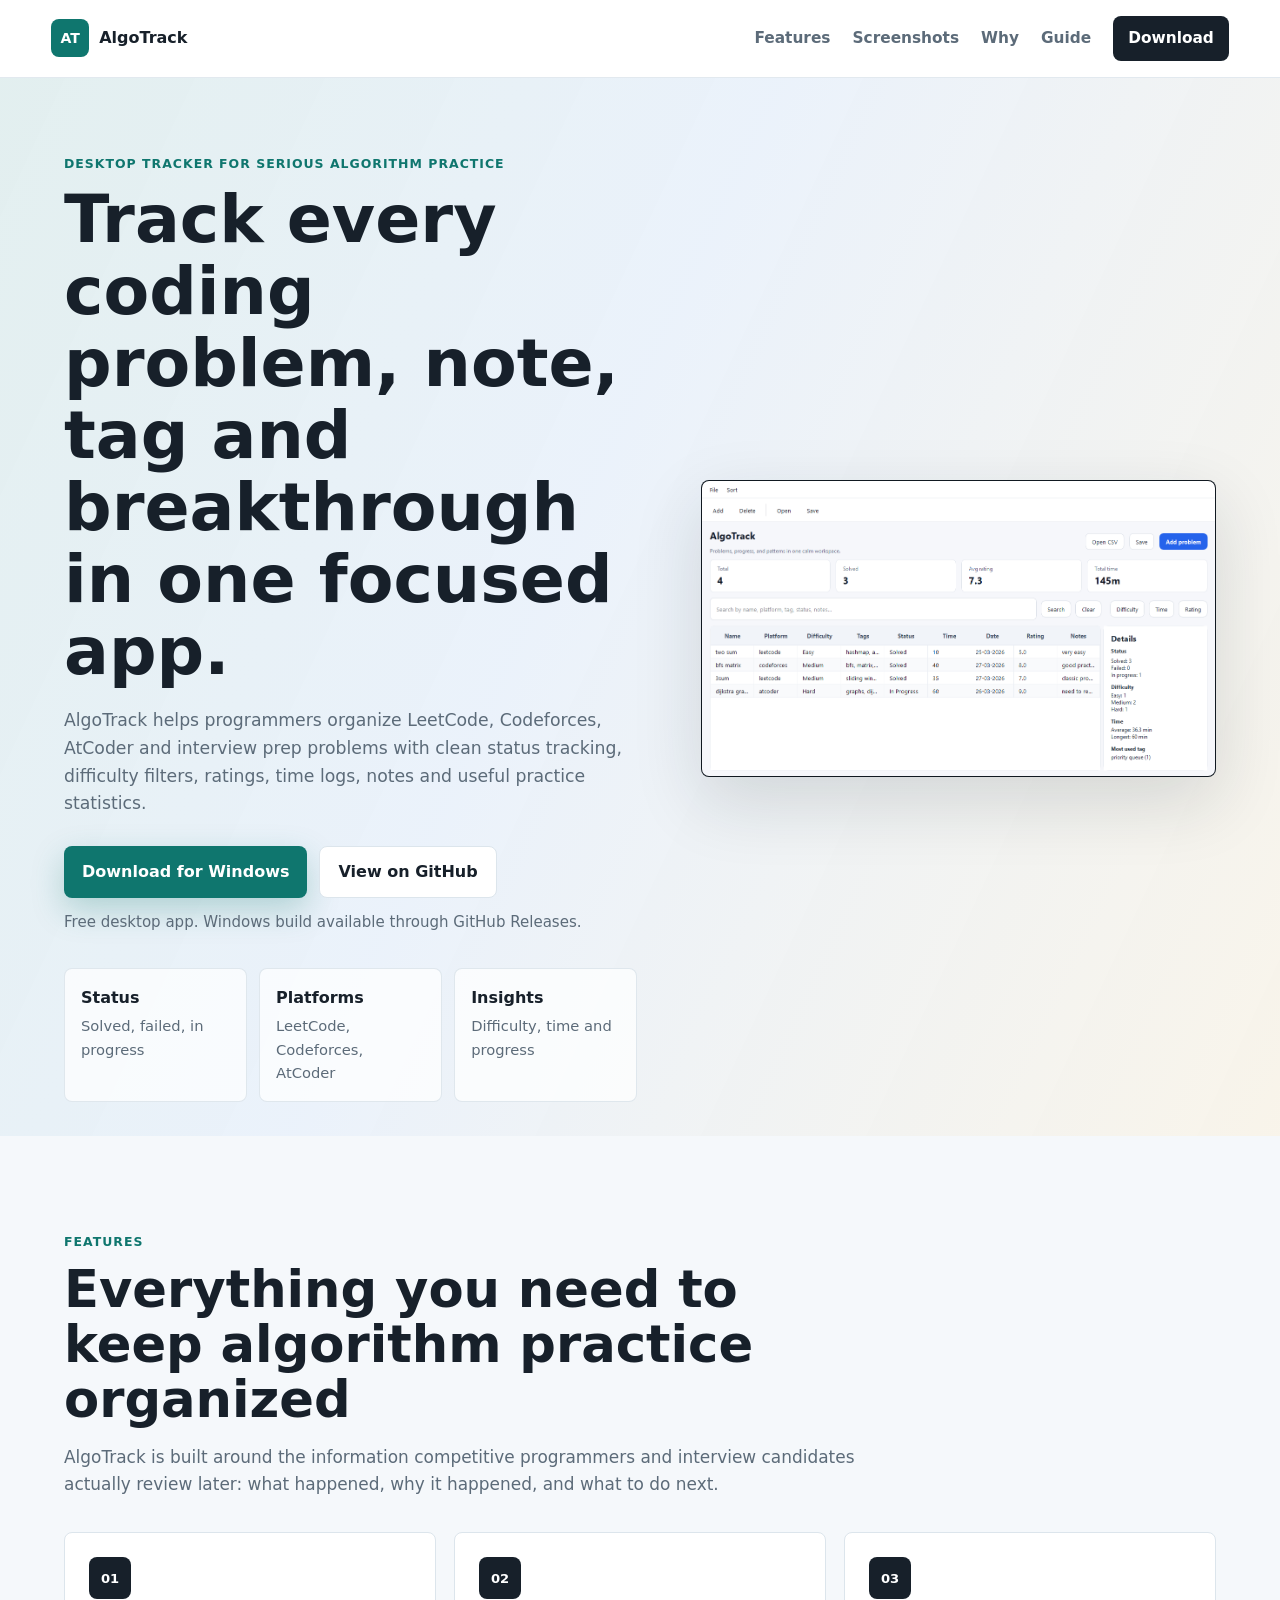
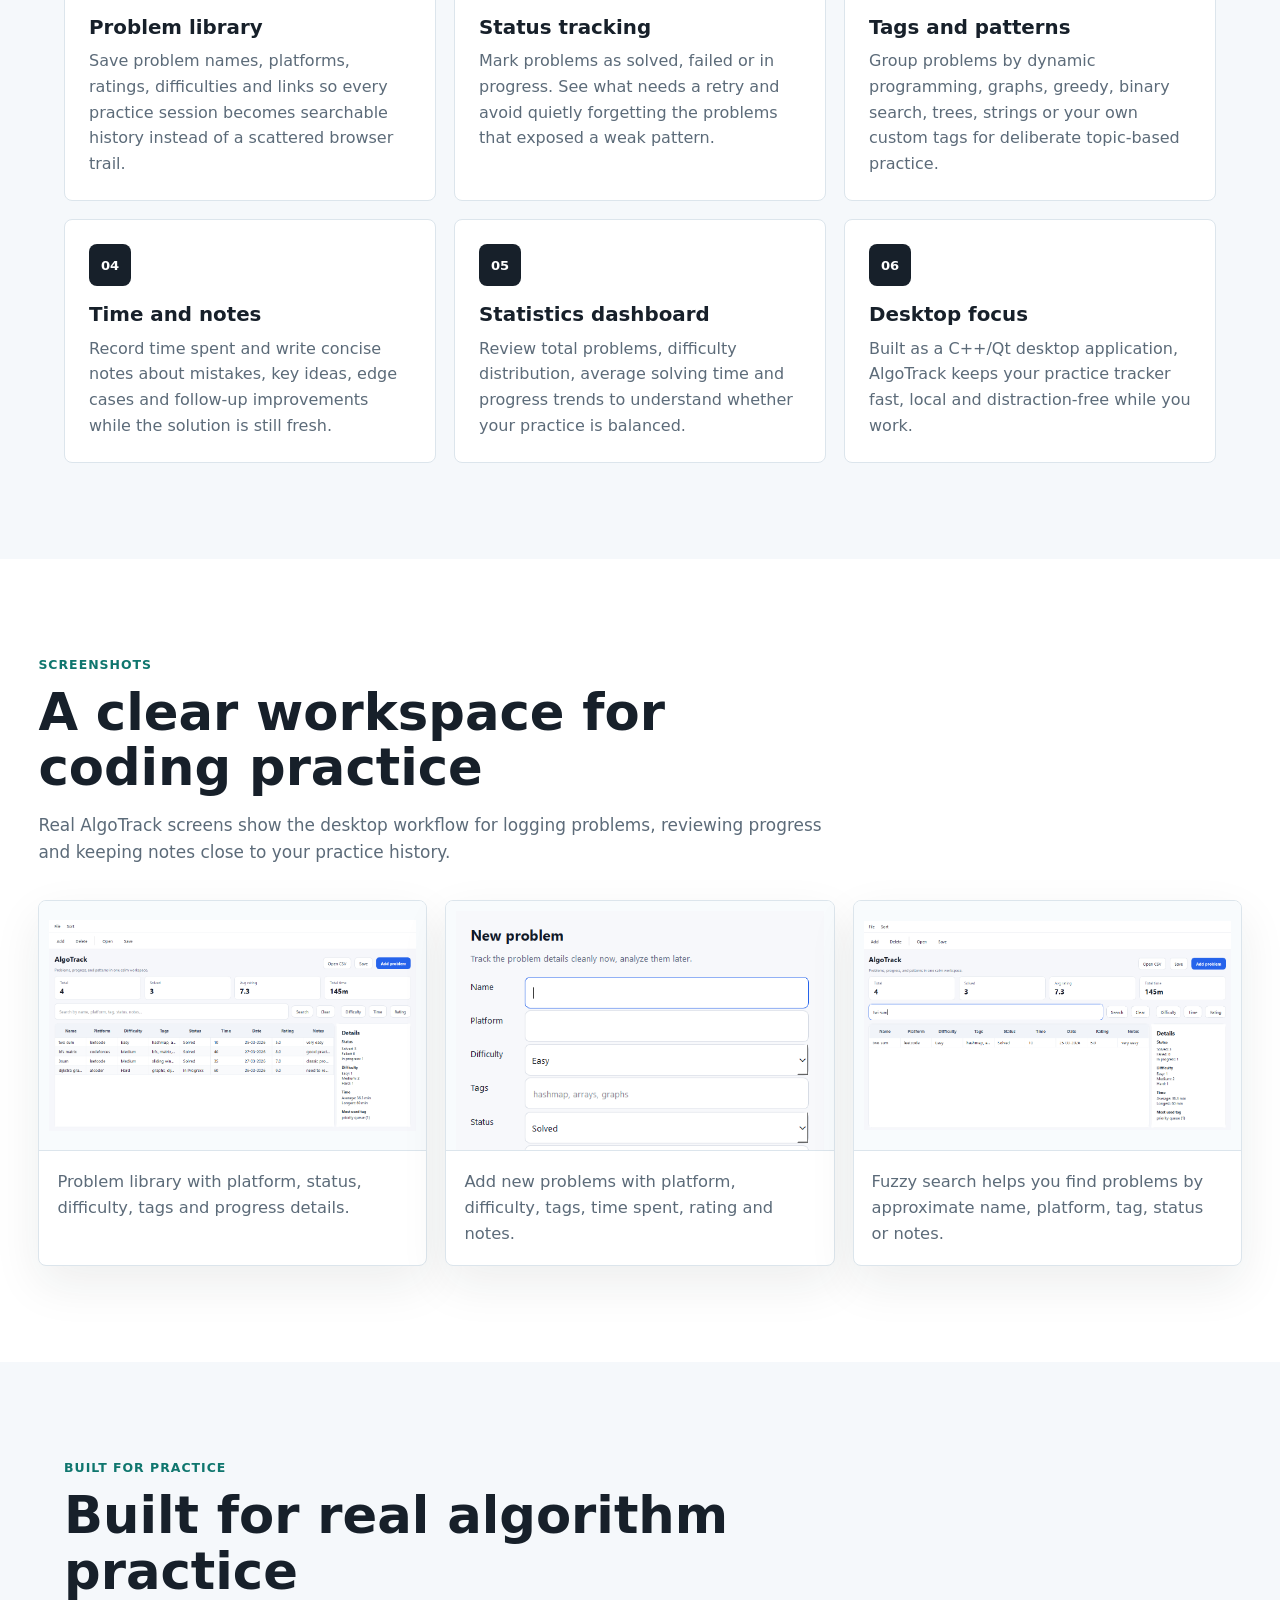
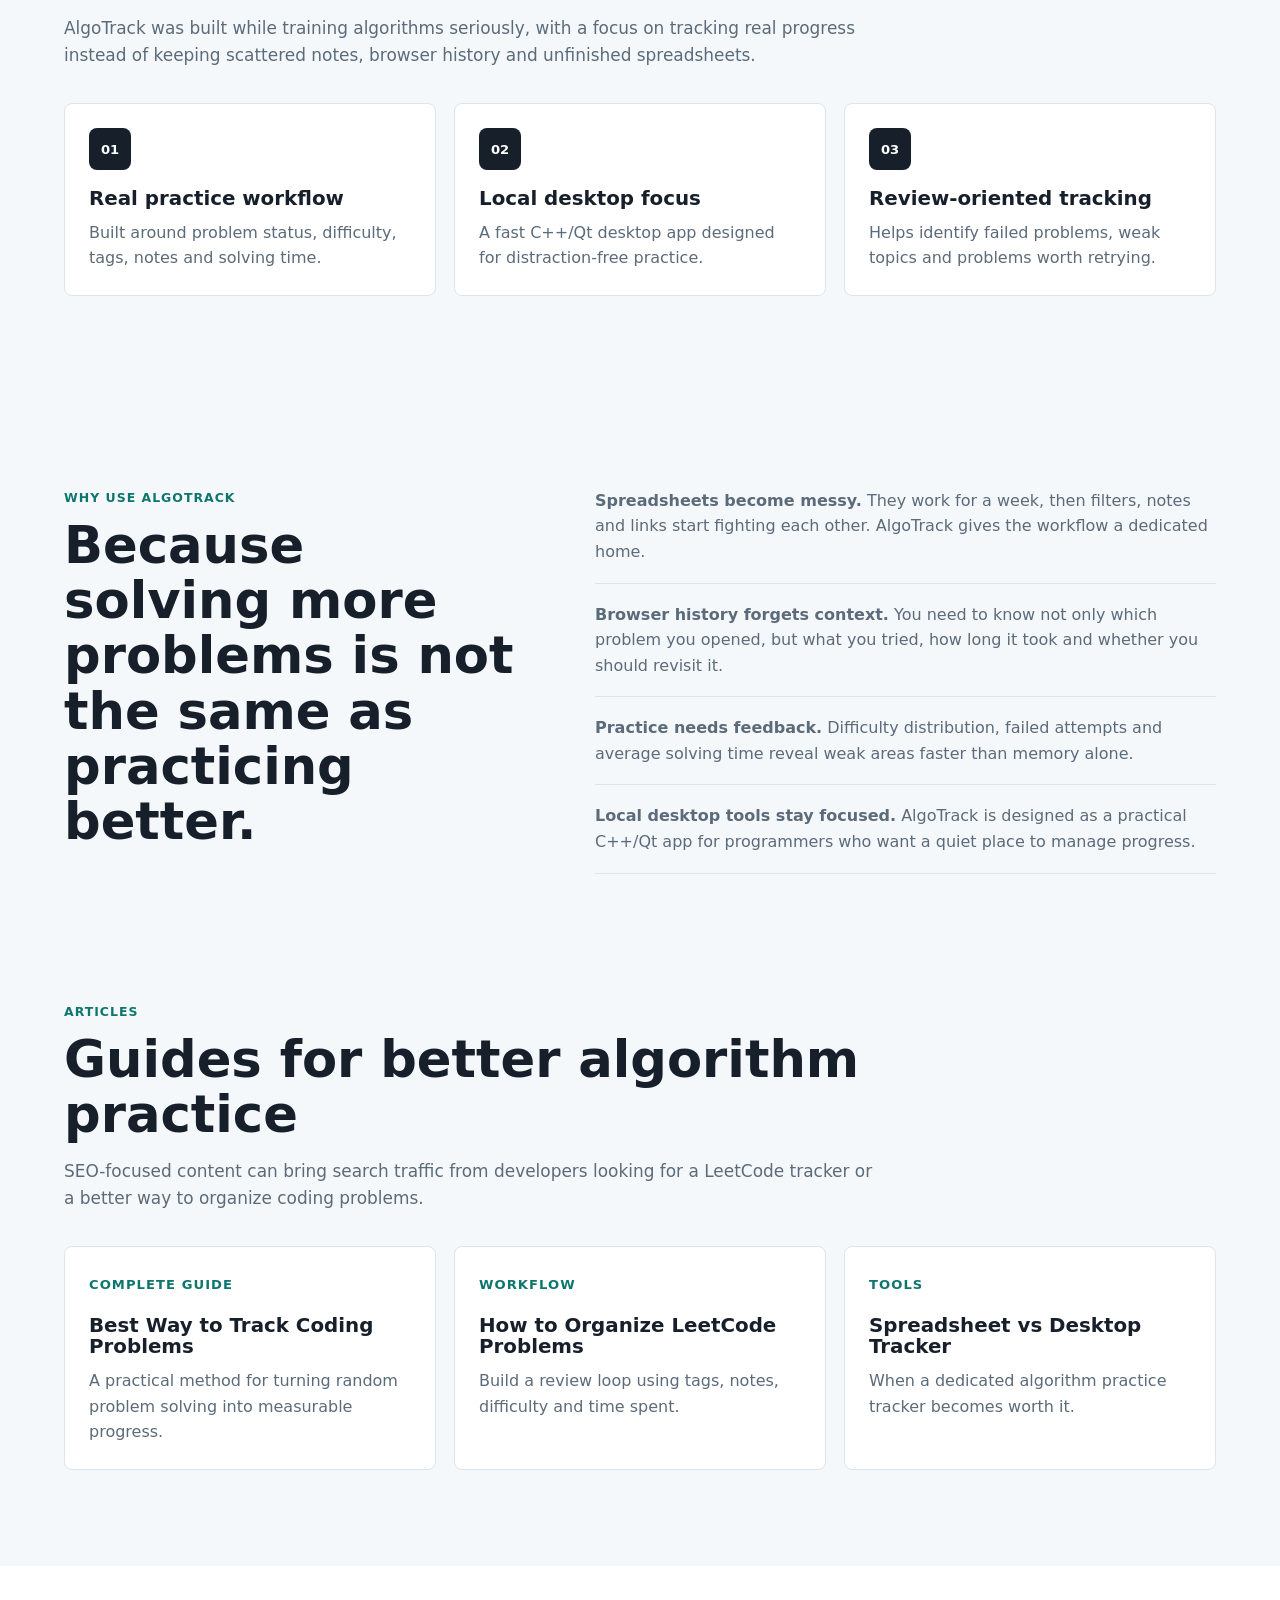
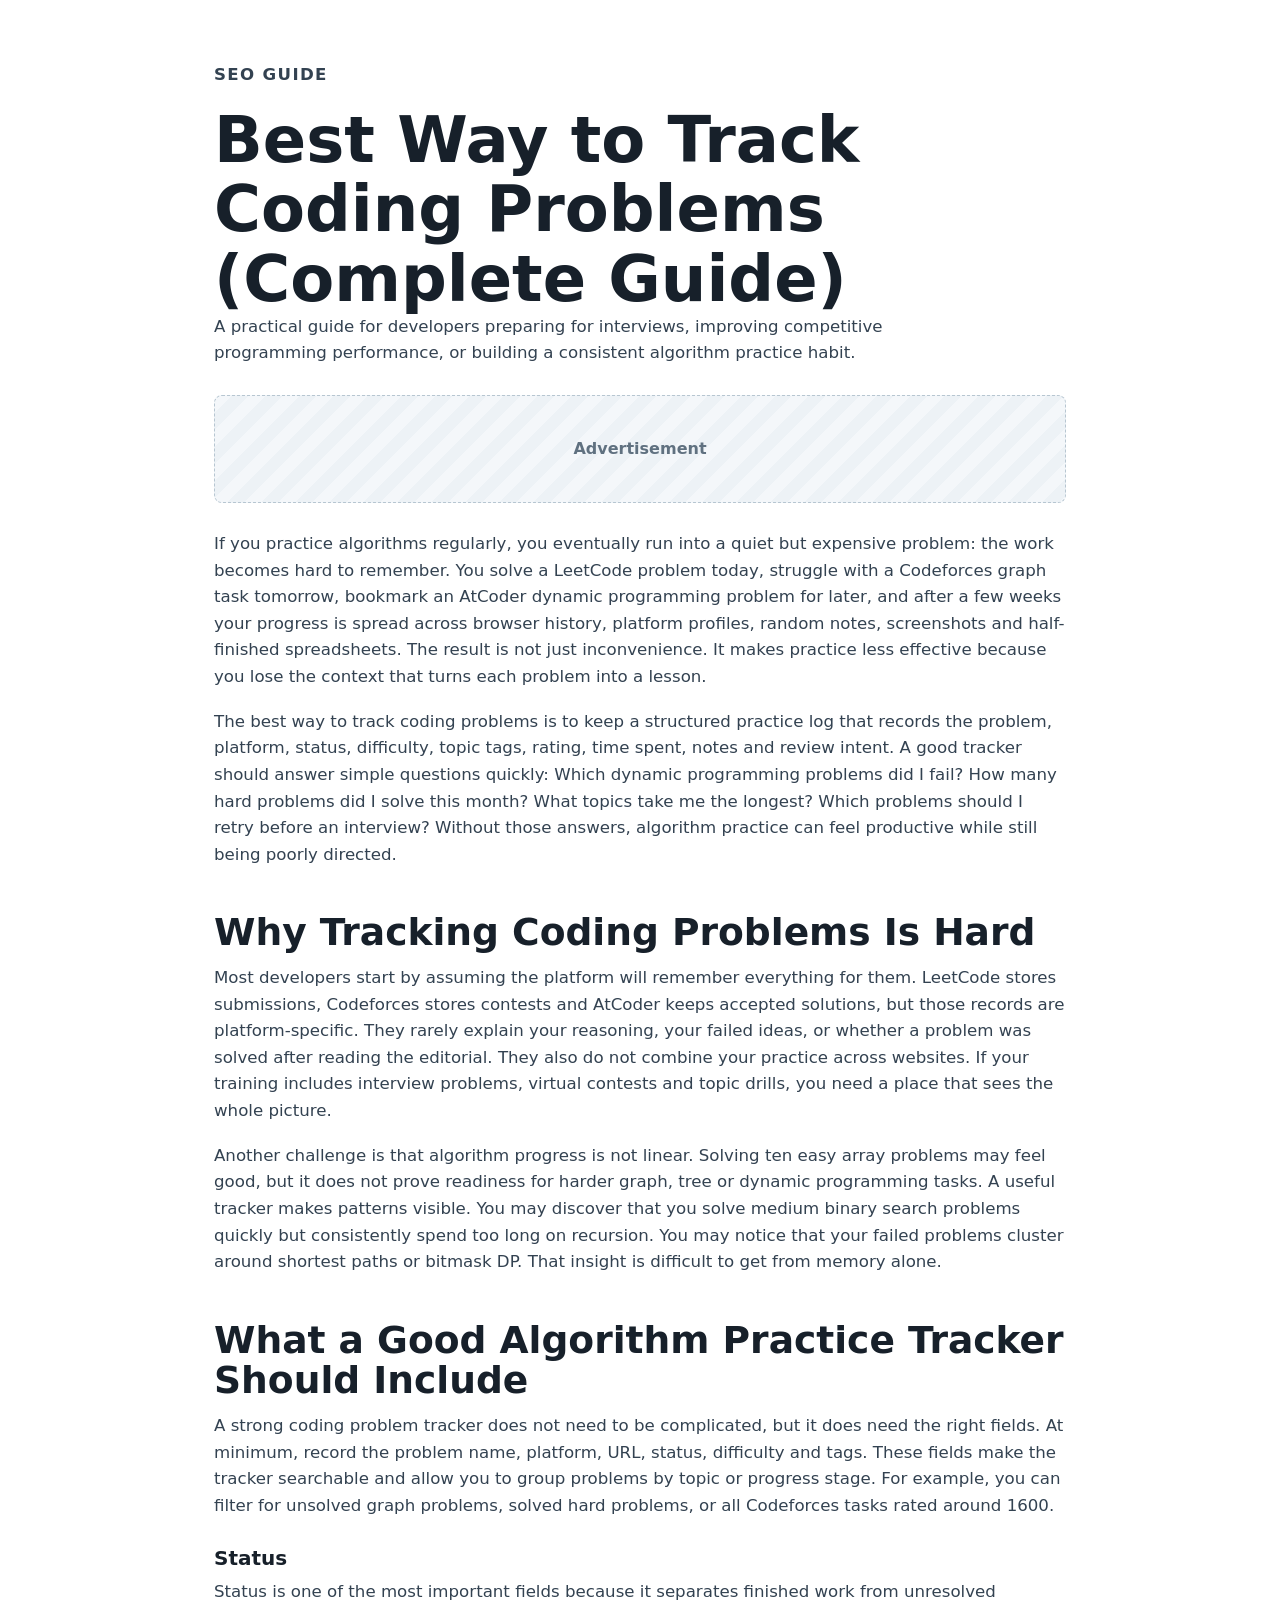
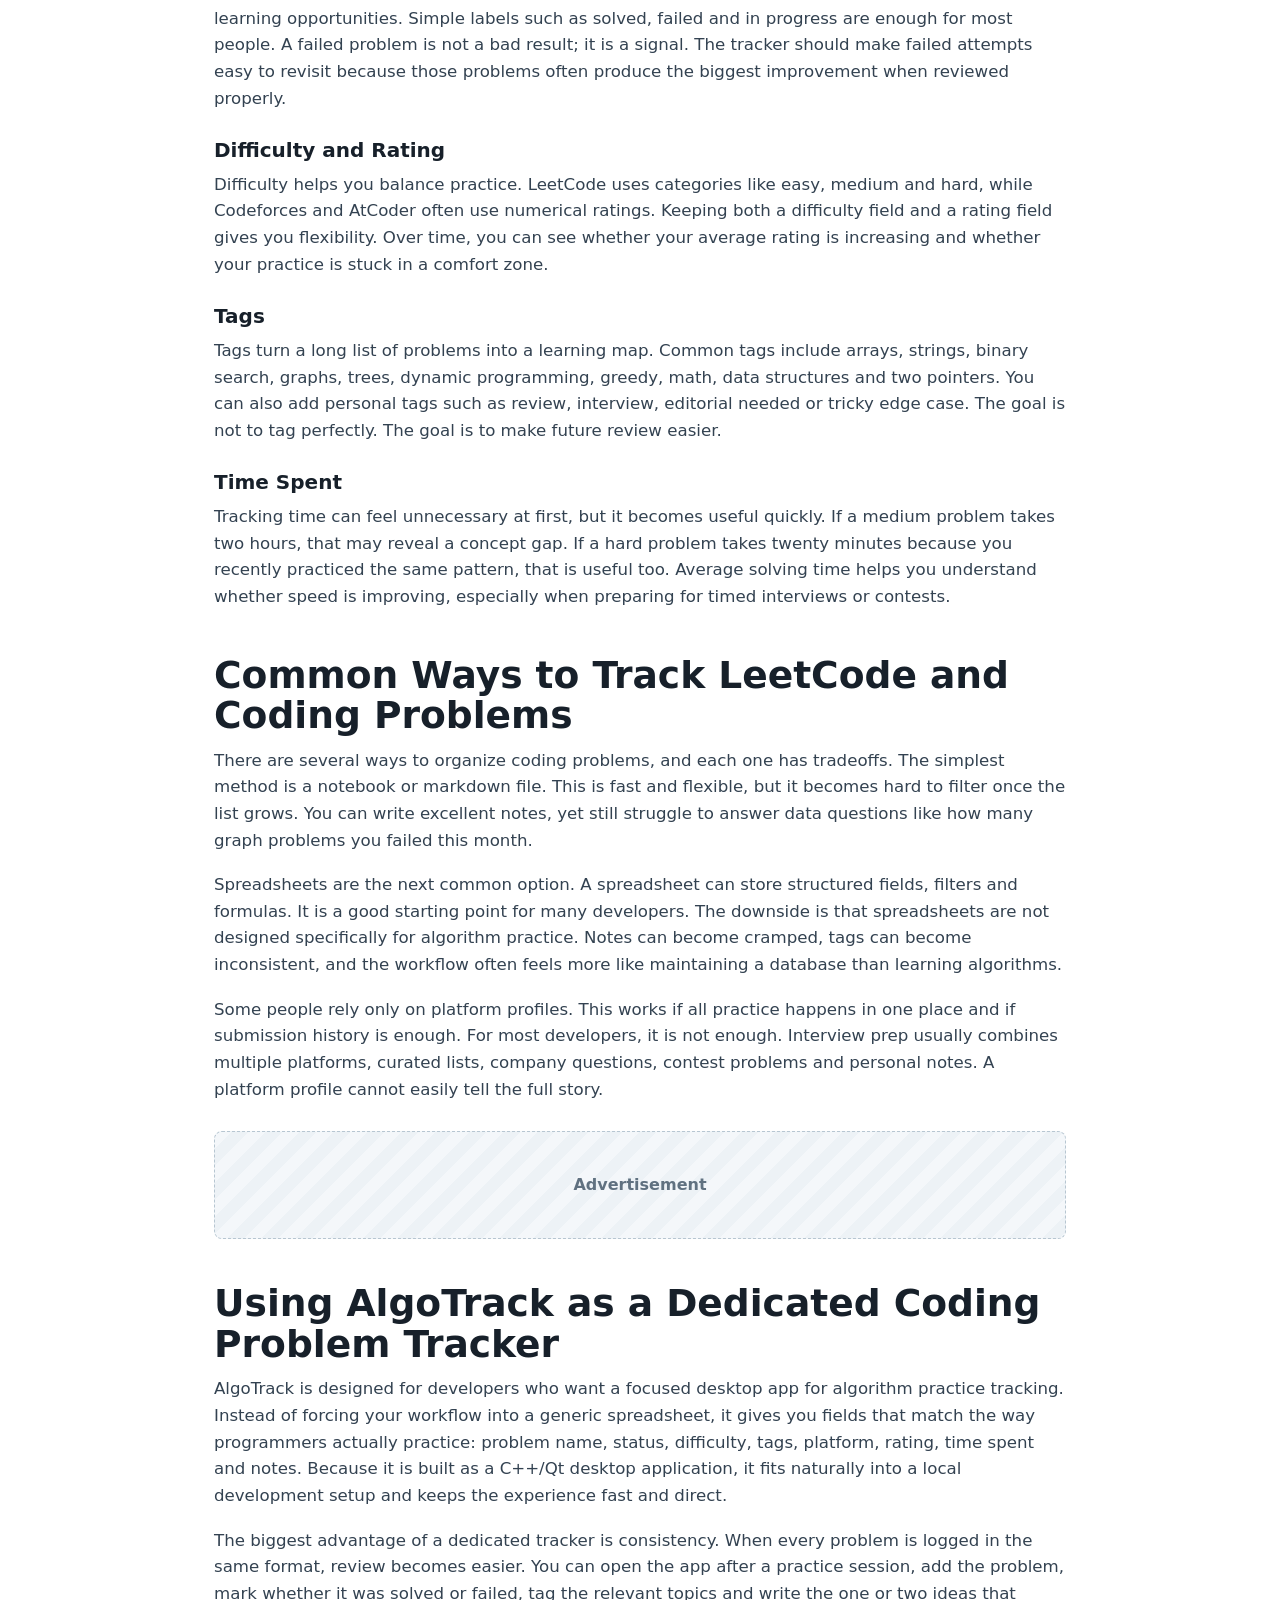
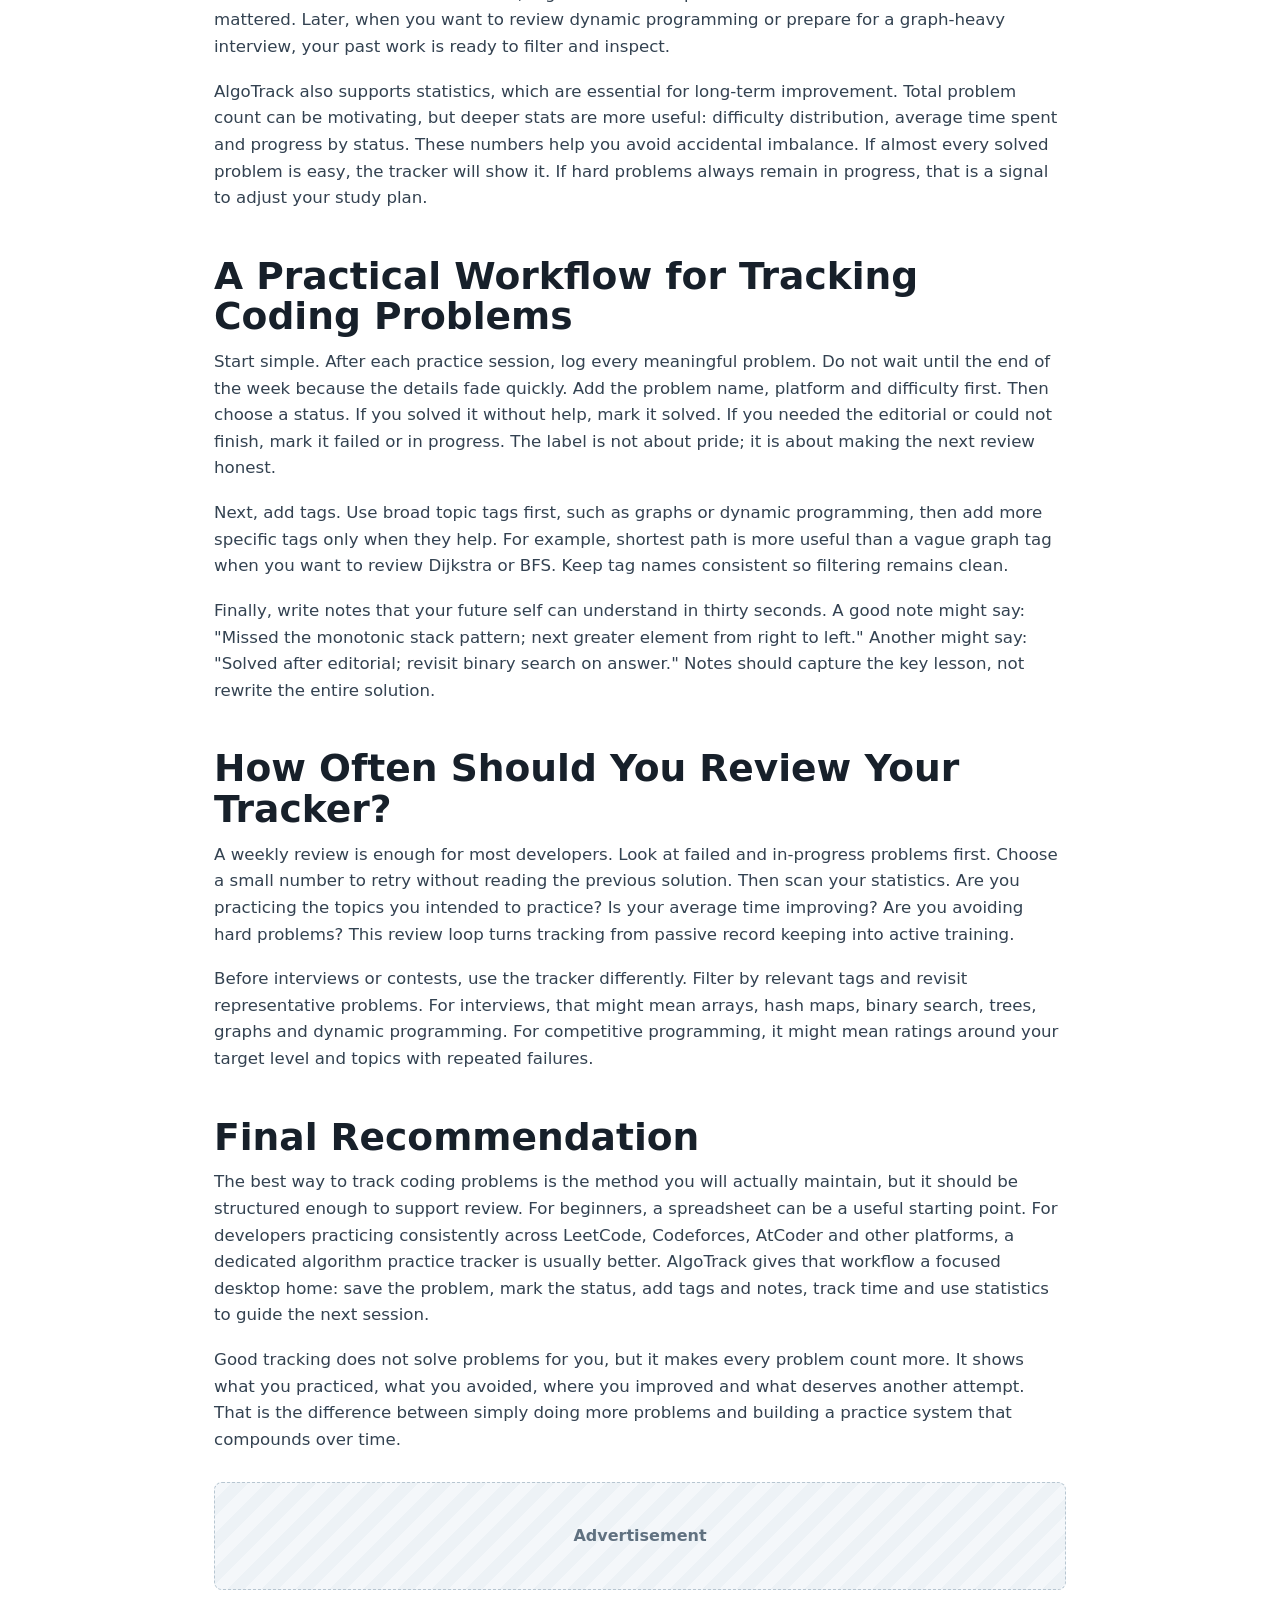
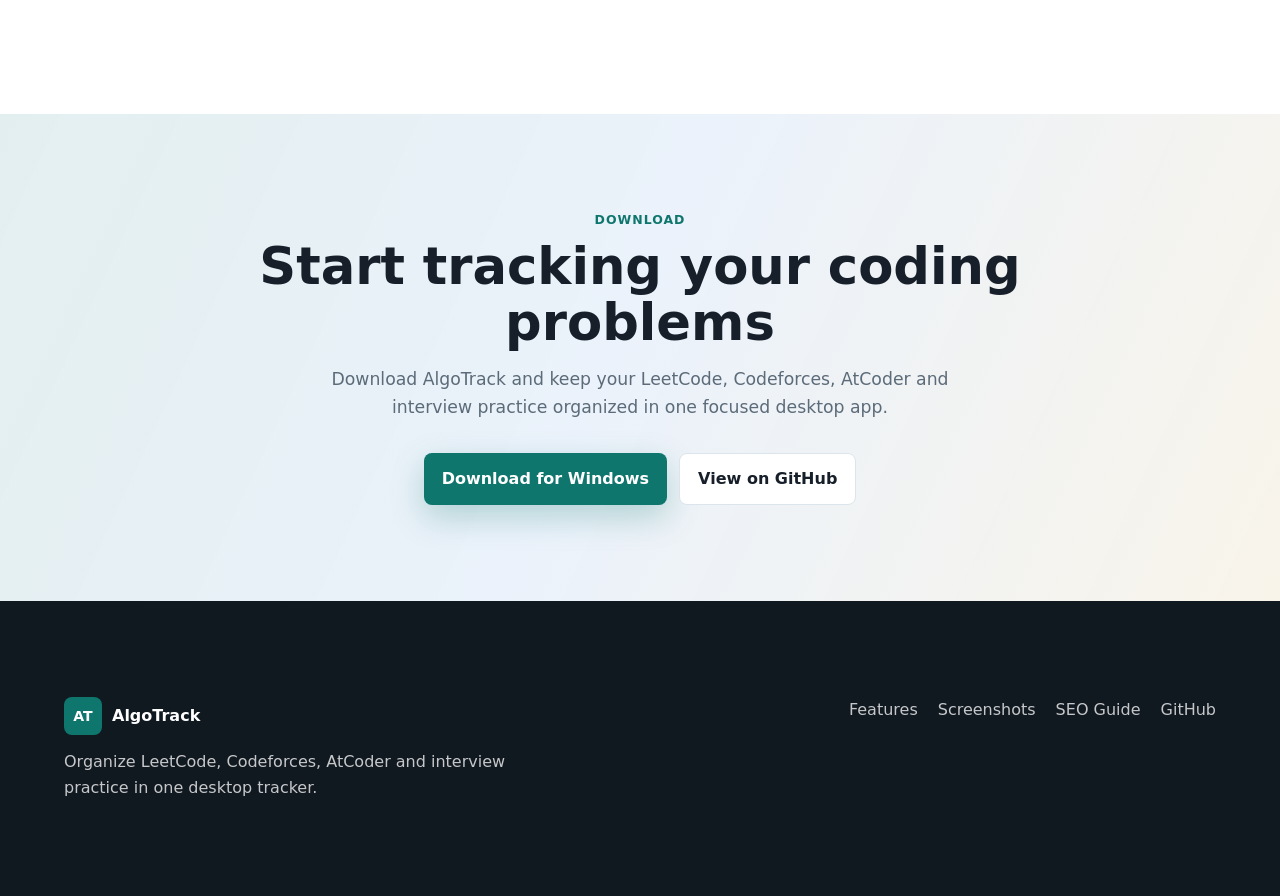
==== docs/index.html @ 56debdec "Add AlgoTrack website" ====
<!DOCTYPE html>
<html lang="en">
<head>
  <meta charset="UTF-8">
  <meta name="viewport" content="width=device-width, initial-scale=1.0">
  <title>AlgoTrack - LeetCode & Algorithm Practice Tracker for Developers</title>
  <meta name="description" content="AlgoTrack is a focused C++/Qt desktop app for tracking LeetCode, Codeforces, AtCoder and coding interview problems with status, tags, notes, time logs and statistics.">
  <meta name="keywords" content="leetcode tracker, algorithm practice tracker, coding problems tracker, track coding problems, organize coding problems, competitive programming tracker">
  <meta name="author" content="AlgoTrack">
  <meta name="robots" content="index, follow">
  <meta property="og:title" content="AlgoTrack - Algorithm Practice Tracker">
  <meta property="og:description" content="Track coding problems, notes, ratings, tags and progress in a focused C++/Qt desktop app.">
  <meta property="og:type" content="website">
  <meta property="og:url" content="https://algotrack.dev/">
  <meta property="og:image" content="https://algotrack.dev/assets/screenshots/preview.png">
  <meta name="twitter:title" content="AlgoTrack - LeetCode & Algorithm Practice Tracker">
  <meta name="twitter:description" content="Organize algorithm practice across LeetCode, Codeforces and AtCoder with a focused C++/Qt desktop tracker.">
  <meta name="twitter:card" content="summary_large_image">
  <meta name="twitter:image" content="https://algotrack.dev/assets/screenshots/preview.png">
  <link rel="canonical" href="https://algotrack.dev/">
  <link rel="icon" href="favicon.svg" type="image/svg+xml">
  <link rel="stylesheet" href="styles.css">
  <script defer src="script.js"></script>
  <script type="application/ld+json">
    {
      "@context": "https://schema.org",
      "@type": "SoftwareApplication",
      "name": "AlgoTrack",
      "applicationCategory": "DeveloperApplication",
      "operatingSystem": "Windows",
      "description": "A desktop app for tracking algorithm practice problems from LeetCode, Codeforces, AtCoder and other platforms.",
      "offers": {
        "@type": "Offer",
        "price": "0",
        "priceCurrency": "USD"
      }
    }
  </script>
</head>
<body>
  <header class="site-header" data-header>
    <a class="brand" href="#top" aria-label="AlgoTrack home">
      <span class="brand-mark">AT</span>
      <span>AlgoTrack</span>
    </a>
    <button class="nav-toggle" type="button" aria-label="Open navigation" aria-expanded="false" data-nav-toggle>
      <span></span>
      <span></span>
      <span></span>
    </button>
    <nav class="site-nav" data-nav>
      <a href="#features">Features</a>
      <a href="#screenshots">Screenshots</a>
      <a href="#why">Why</a>
      <a href="#guide">Guide</a>
      <a class="nav-download" href="#download">Download</a>
    </nav>
  </header>

  <main id="top">
    <section class="hero">
      <div class="hero-copy">
        <p class="eyebrow">Desktop tracker for serious algorithm practice</p>
        <h1>Track every coding problem, note, tag and breakthrough in one focused app.</h1>
        <p class="hero-lead">AlgoTrack helps programmers organize LeetCode, Codeforces, AtCoder and interview prep problems with clean status tracking, difficulty filters, ratings, time logs, notes and useful practice statistics.</p>
        <div class="hero-download" id="download">
          <div class="hero-actions">
            <a class="button primary" href="https://github.com/PopoviciGabriel/AlgoTrack/releases" target="_blank" rel="noopener">Download for Windows</a>
            <a class="button secondary" href="https://github.com/PopoviciGabriel/AlgoTrack" target="_blank" rel="noopener">View on GitHub</a>
          </div>
          <p class="download-note">Free desktop app. Windows build available through GitHub Releases.</p>
        </div>
        <dl class="hero-stats" aria-label="AlgoTrack highlights">
          <div>
            <dt>Status</dt>
            <dd>Solved, failed, in progress</dd>
          </div>
          <div>
            <dt>Platforms</dt>
            <dd>LeetCode, Codeforces, AtCoder</dd>
          </div>
          <div>
            <dt>Insights</dt>
            <dd>Difficulty, time and progress</dd>
          </div>
        </dl>
      </div>
      <div class="hero-visual" aria-label="AlgoTrack desktop app screenshot">
        <figure class="hero-screenshot">
          <img src="assets/screenshots/problem-lists.png" alt="AlgoTrack desktop dashboard showing coding problem statistics and progress insights.">
        </figure>
      </div>
    </section>

    <section class="section band" id="features">
      <div class="section-heading">
        <p class="eyebrow">Features</p>
        <h2>Everything you need to keep algorithm practice organized</h2>
        <p>AlgoTrack is built around the information competitive programmers and interview candidates actually review later: what happened, why it happened, and what to do next.</p>
      </div>
      <div class="feature-grid">
        <article class="feature-card">
          <span class="icon">01</span>
          <h3>Problem library</h3>
          <p>Save problem names, platforms, ratings, difficulties and links so every practice session becomes searchable history instead of a scattered browser trail.</p>
        </article>
        <article class="feature-card">
          <span class="icon">02</span>
          <h3>Status tracking</h3>
          <p>Mark problems as solved, failed or in progress. See what needs a retry and avoid quietly forgetting the problems that exposed a weak pattern.</p>
        </article>
        <article class="feature-card">
          <span class="icon">03</span>
          <h3>Tags and patterns</h3>
          <p>Group problems by dynamic programming, graphs, greedy, binary search, trees, strings or your own custom tags for deliberate topic-based practice.</p>
        </article>
        <article class="feature-card">
          <span class="icon">04</span>
          <h3>Time and notes</h3>
          <p>Record time spent and write concise notes about mistakes, key ideas, edge cases and follow-up improvements while the solution is still fresh.</p>
        </article>
        <article class="feature-card">
          <span class="icon">05</span>
          <h3>Statistics dashboard</h3>
          <p>Review total problems, difficulty distribution, average solving time and progress trends to understand whether your practice is balanced.</p>
        </article>
        <article class="feature-card">
          <span class="icon">06</span>
          <h3>Desktop focus</h3>
          <p>Built as a C++/Qt desktop application, AlgoTrack keeps your practice tracker fast, local and distraction-free while you work.</p>
        </article>
      </div>
    </section>

    <section class="section" id="screenshots">
      <div class="section-heading">
        <p class="eyebrow">Screenshots</p>
        <h2>A clear workspace for coding practice</h2>
        <p>Real AlgoTrack screens show the desktop workflow for logging problems, reviewing progress and keeping notes close to your practice history.</p>
      </div>
      <div class="screenshot-grid">
        <figure class="screenshot">
          <a class="screenshot-link" href="assets/screenshots/problem-lists.png" target="_blank" rel="noopener" aria-label="Open problem library screenshot in full size">
            <img src="assets/screenshots/problem-lists.png" alt="AlgoTrack problem library showing coding problems with platform, status, difficulty, tags and statistics.">
          </a>
          <figcaption>Problem library with platform, status, difficulty, tags and progress details.</figcaption>
        </figure>
        <figure class="screenshot">
          <a class="screenshot-link" href="assets/screenshots/add-problem.png" target="_blank" rel="noopener" aria-label="Open new problem form screenshot in full size">
            <img src="assets/screenshots/add-problem.png" alt="AlgoTrack new problem form for adding platform, difficulty, tags, time, rating and notes.">
          </a>
          <figcaption>Add new problems with platform, difficulty, tags, time spent, rating and notes.</figcaption>
        </figure>
        <figure class="screenshot">
          <a class="screenshot-link" href="assets/screenshots/fuzzy-search.png" target="_blank" rel="noopener" aria-label="Open fuzzy search screenshot in full size">
            <img src="assets/screenshots/fuzzy-search.png" alt="AlgoTrack fuzzy search filtering coding problems by approximate name, platform, tag, status and notes.">
          </a>
          <figcaption>Fuzzy search helps you find problems by approximate name, platform, tag, status or notes.</figcaption>
        </figure>
      </div>
    </section>

    <section class="section band proof-section" id="proof">
      <div class="section-heading">
        <p class="eyebrow">Built for practice</p>
        <h2>Built for real algorithm practice</h2>
        <p>AlgoTrack was built while training algorithms seriously, with a focus on tracking real progress instead of keeping scattered notes, browser history and unfinished spreadsheets.</p>
      </div>
      <div class="proof-grid">
        <article class="proof-card">
          <span class="icon">01</span>
          <h3>Real practice workflow</h3>
          <p>Built around problem status, difficulty, tags, notes and solving time.</p>
        </article>
        <article class="proof-card">
          <span class="icon">02</span>
          <h3>Local desktop focus</h3>
          <p>A fast C++/Qt desktop app designed for distraction-free practice.</p>
        </article>
        <article class="proof-card">
          <span class="icon">03</span>
          <h3>Review-oriented tracking</h3>
          <p>Helps identify failed problems, weak topics and problems worth retrying.</p>
        </article>
      </div>
    </section>

    <section class="section split band" id="why">
      <div>
        <p class="eyebrow">Why use AlgoTrack</p>
        <h2>Because solving more problems is not the same as practicing better.</h2>
      </div>
      <div class="reason-list">
        <p><strong>Spreadsheets become messy.</strong> They work for a week, then filters, notes and links start fighting each other. AlgoTrack gives the workflow a dedicated home.</p>
        <p><strong>Browser history forgets context.</strong> You need to know not only which problem you opened, but what you tried, how long it took and whether you should revisit it.</p>
        <p><strong>Practice needs feedback.</strong> Difficulty distribution, failed attempts and average solving time reveal weak areas faster than memory alone.</p>
        <p><strong>Local desktop tools stay focused.</strong> AlgoTrack is designed as a practical C++/Qt app for programmers who want a quiet place to manage progress.</p>
      </div>
    </section>

    <section class="section band" id="blog">
      <div class="section-heading">
        <p class="eyebrow">Articles</p>
        <h2>Guides for better algorithm practice</h2>
        <p>SEO-focused content can bring search traffic from developers looking for a LeetCode tracker or a better way to organize coding problems.</p>
      </div>
      <div class="article-cards">
        <a href="#guide" class="article-card">
          <span>Complete guide</span>
          <h3>Best Way to Track Coding Problems</h3>
          <p>A practical method for turning random problem solving into measurable progress.</p>
        </a>
        <a href="#guide" class="article-card">
          <span>Workflow</span>
          <h3>How to Organize LeetCode Problems</h3>
          <p>Build a review loop using tags, notes, difficulty and time spent.</p>
        </a>
        <a href="#guide" class="article-card">
          <span>Tools</span>
          <h3>Spreadsheet vs Desktop Tracker</h3>
          <p>When a dedicated algorithm practice tracker becomes worth it.</p>
        </a>
      </div>
    </section>

    <article class="guide" id="guide">
      <header class="guide-header">
        <p class="eyebrow">SEO Guide</p>
        <h1>Best Way to Track Coding Problems (Complete Guide)</h1>
        <p class="guide-meta">A practical guide for developers preparing for interviews, improving competitive programming performance, or building a consistent algorithm practice habit.</p>
      </header>

      <!-- AdSense here -->
      <div class="ad-slot" aria-label="Advertisement placeholder">Advertisement</div>

      <p>If you practice algorithms regularly, you eventually run into a quiet but expensive problem: the work becomes hard to remember. You solve a LeetCode problem today, struggle with a Codeforces graph task tomorrow, bookmark an AtCoder dynamic programming problem for later, and after a few weeks your progress is spread across browser history, platform profiles, random notes, screenshots and half-finished spreadsheets. The result is not just inconvenience. It makes practice less effective because you lose the context that turns each problem into a lesson.</p>

      <p>The best way to track coding problems is to keep a structured practice log that records the problem, platform, status, difficulty, topic tags, rating, time spent, notes and review intent. A good tracker should answer simple questions quickly: Which dynamic programming problems did I fail? How many hard problems did I solve this month? What topics take me the longest? Which problems should I retry before an interview? Without those answers, algorithm practice can feel productive while still being poorly directed.</p>

      <h2>Why Tracking Coding Problems Is Hard</h2>
      <p>Most developers start by assuming the platform will remember everything for them. LeetCode stores submissions, Codeforces stores contests and AtCoder keeps accepted solutions, but those records are platform-specific. They rarely explain your reasoning, your failed ideas, or whether a problem was solved after reading the editorial. They also do not combine your practice across websites. If your training includes interview problems, virtual contests and topic drills, you need a place that sees the whole picture.</p>

      <p>Another challenge is that algorithm progress is not linear. Solving ten easy array problems may feel good, but it does not prove readiness for harder graph, tree or dynamic programming tasks. A useful tracker makes patterns visible. You may discover that you solve medium binary search problems quickly but consistently spend too long on recursion. You may notice that your failed problems cluster around shortest paths or bitmask DP. That insight is difficult to get from memory alone.</p>

      <h2>What a Good Algorithm Practice Tracker Should Include</h2>
      <p>A strong coding problem tracker does not need to be complicated, but it does need the right fields. At minimum, record the problem name, platform, URL, status, difficulty and tags. These fields make the tracker searchable and allow you to group problems by topic or progress stage. For example, you can filter for unsolved graph problems, solved hard problems, or all Codeforces tasks rated around 1600.</p>

      <h3>Status</h3>
      <p>Status is one of the most important fields because it separates finished work from unresolved learning opportunities. Simple labels such as solved, failed and in progress are enough for most people. A failed problem is not a bad result; it is a signal. The tracker should make failed attempts easy to revisit because those problems often produce the biggest improvement when reviewed properly.</p>

      <h3>Difficulty and Rating</h3>
      <p>Difficulty helps you balance practice. LeetCode uses categories like easy, medium and hard, while Codeforces and AtCoder often use numerical ratings. Keeping both a difficulty field and a rating field gives you flexibility. Over time, you can see whether your average rating is increasing and whether your practice is stuck in a comfort zone.</p>

      <h3>Tags</h3>
      <p>Tags turn a long list of problems into a learning map. Common tags include arrays, strings, binary search, graphs, trees, dynamic programming, greedy, math, data structures and two pointers. You can also add personal tags such as review, interview, editorial needed or tricky edge case. The goal is not to tag perfectly. The goal is to make future review easier.</p>

      <h3>Time Spent</h3>
      <p>Tracking time can feel unnecessary at first, but it becomes useful quickly. If a medium problem takes two hours, that may reveal a concept gap. If a hard problem takes twenty minutes because you recently practiced the same pattern, that is useful too. Average solving time helps you understand whether speed is improving, especially when preparing for timed interviews or contests.</p>

      <h2>Common Ways to Track LeetCode and Coding Problems</h2>
      <p>There are several ways to organize coding problems, and each one has tradeoffs. The simplest method is a notebook or markdown file. This is fast and flexible, but it becomes hard to filter once the list grows. You can write excellent notes, yet still struggle to answer data questions like how many graph problems you failed this month.</p>

      <p>Spreadsheets are the next common option. A spreadsheet can store structured fields, filters and formulas. It is a good starting point for many developers. The downside is that spreadsheets are not designed specifically for algorithm practice. Notes can become cramped, tags can become inconsistent, and the workflow often feels more like maintaining a database than learning algorithms.</p>

      <p>Some people rely only on platform profiles. This works if all practice happens in one place and if submission history is enough. For most developers, it is not enough. Interview prep usually combines multiple platforms, curated lists, company questions, contest problems and personal notes. A platform profile cannot easily tell the full story.</p>

      <!-- AdSense here -->
      <div class="ad-slot" aria-label="Advertisement placeholder">Advertisement</div>

      <h2>Using AlgoTrack as a Dedicated Coding Problem Tracker</h2>
      <p>AlgoTrack is designed for developers who want a focused desktop app for algorithm practice tracking. Instead of forcing your workflow into a generic spreadsheet, it gives you fields that match the way programmers actually practice: problem name, status, difficulty, tags, platform, rating, time spent and notes. Because it is built as a C++/Qt desktop application, it fits naturally into a local development setup and keeps the experience fast and direct.</p>

      <p>The biggest advantage of a dedicated tracker is consistency. When every problem is logged in the same format, review becomes easier. You can open the app after a practice session, add the problem, mark whether it was solved or failed, tag the relevant topics and write the one or two ideas that mattered. Later, when you want to review dynamic programming or prepare for a graph-heavy interview, your past work is ready to filter and inspect.</p>

      <p>AlgoTrack also supports statistics, which are essential for long-term improvement. Total problem count can be motivating, but deeper stats are more useful: difficulty distribution, average time spent and progress by status. These numbers help you avoid accidental imbalance. If almost every solved problem is easy, the tracker will show it. If hard problems always remain in progress, that is a signal to adjust your study plan.</p>

      <h2>A Practical Workflow for Tracking Coding Problems</h2>
      <p>Start simple. After each practice session, log every meaningful problem. Do not wait until the end of the week because the details fade quickly. Add the problem name, platform and difficulty first. Then choose a status. If you solved it without help, mark it solved. If you needed the editorial or could not finish, mark it failed or in progress. The label is not about pride; it is about making the next review honest.</p>

      <p>Next, add tags. Use broad topic tags first, such as graphs or dynamic programming, then add more specific tags only when they help. For example, shortest path is more useful than a vague graph tag when you want to review Dijkstra or BFS. Keep tag names consistent so filtering remains clean.</p>

      <p>Finally, write notes that your future self can understand in thirty seconds. A good note might say: "Missed the monotonic stack pattern; next greater element from right to left." Another might say: "Solved after editorial; revisit binary search on answer." Notes should capture the key lesson, not rewrite the entire solution.</p>

      <h2>How Often Should You Review Your Tracker?</h2>
      <p>A weekly review is enough for most developers. Look at failed and in-progress problems first. Choose a small number to retry without reading the previous solution. Then scan your statistics. Are you practicing the topics you intended to practice? Is your average time improving? Are you avoiding hard problems? This review loop turns tracking from passive record keeping into active training.</p>

      <p>Before interviews or contests, use the tracker differently. Filter by relevant tags and revisit representative problems. For interviews, that might mean arrays, hash maps, binary search, trees, graphs and dynamic programming. For competitive programming, it might mean ratings around your target level and topics with repeated failures.</p>

      <h2>Final Recommendation</h2>
      <p>The best way to track coding problems is the method you will actually maintain, but it should be structured enough to support review. For beginners, a spreadsheet can be a useful starting point. For developers practicing consistently across LeetCode, Codeforces, AtCoder and other platforms, a dedicated algorithm practice tracker is usually better. AlgoTrack gives that workflow a focused desktop home: save the problem, mark the status, add tags and notes, track time and use statistics to guide the next session.</p>

      <p>Good tracking does not solve problems for you, but it makes every problem count more. It shows what you practiced, what you avoided, where you improved and what deserves another attempt. That is the difference between simply doing more problems and building a practice system that compounds over time.</p>

      <!-- AdSense here -->
      <div class="ad-slot" aria-label="Advertisement placeholder">Advertisement</div>
    </article>

    <section class="section final-cta" id="final-download">
      <div class="final-cta-inner">
        <p class="eyebrow">Download</p>
        <h2>Start tracking your coding problems</h2>
        <p>Download AlgoTrack and keep your LeetCode, Codeforces, AtCoder and interview practice organized in one focused desktop app.</p>
        <div class="hero-actions">
          <a class="button primary" href="https://github.com/PopoviciGabriel/AlgoTrack/releases" target="_blank" rel="noopener">Download for Windows</a>
          <a class="button secondary" href="https://github.com/PopoviciGabriel/AlgoTrack" target="_blank" rel="noopener">View on GitHub</a>
        </div>
      </div>
    </section>
  </main>

  <footer class="site-footer">
    <div>
      <a class="brand" href="#top" aria-label="AlgoTrack home">
        <span class="brand-mark">AT</span>
        <span>AlgoTrack</span>
      </a>
      <p>Organize LeetCode, Codeforces, AtCoder and interview practice in one desktop tracker.</p>
    </div>
    <nav aria-label="Footer navigation">
      <a href="#features">Features</a>
      <a href="#screenshots">Screenshots</a>
      <a href="#guide">SEO Guide</a>
      <a href="https://github.com/PopoviciGabriel/AlgoTrack" target="_blank" rel="noopener">GitHub</a>
    </nav>
  </footer>
</body>
</html>
---- docs/styles.css ----
:root {
  --ink: #17202a;
  --muted: #5c6b79;
  --line: #dce5ec;
  --surface: #ffffff;
  --soft: #f5f8fb;
  --soft-2: #eaf3f0;
  --accent: #0f766e;
  --accent-dark: #0b5c55;
  --gold: #e7a93c;
  --red: #d75a4a;
  --blue: #2f72d6;
  --shadow: 0 24px 70px rgba(23, 32, 42, 0.14);
}

* {
  box-sizing: border-box;
}

html {
  scroll-behavior: smooth;
}

body {
  margin: 0;
  color: var(--ink);
  background: var(--surface);
  font-family: Inter, ui-sans-serif, system-ui, -apple-system, BlinkMacSystemFont, "Segoe UI", sans-serif;
  line-height: 1.6;
}

a {
  color: inherit;
  text-decoration: none;
}

.site-header {
  position: sticky;
  top: 0;
  z-index: 20;
  display: flex;
  align-items: center;
  justify-content: space-between;
  gap: 24px;
  padding: 16px clamp(18px, 4vw, 64px);
  background: rgba(255, 255, 255, 0.88);
  border-bottom: 1px solid rgba(220, 229, 236, 0.82);
  backdrop-filter: blur(16px);
}

.brand {
  display: inline-flex;
  align-items: center;
  gap: 10px;
  font-weight: 800;
  letter-spacing: 0;
}

.brand-mark {
  display: grid;
  place-items: center;
  width: 38px;
  height: 38px;
  color: #fff;
  background: var(--accent);
  border-radius: 8px;
  font-size: 0.88rem;
}

.site-nav {
  display: flex;
  align-items: center;
  gap: 22px;
  color: var(--muted);
  font-size: 0.96rem;
  font-weight: 650;
}

.site-nav a:hover {
  color: var(--ink);
}

.nav-download {
  color: #fff !important;
  background: var(--ink);
  padding: 10px 15px;
  border-radius: 8px;
}

.nav-toggle {
  display: none;
  width: 42px;
  height: 42px;
  border: 1px solid var(--line);
  border-radius: 8px;
  background: #fff;
}

.nav-toggle span {
  display: block;
  width: 18px;
  height: 2px;
  margin: 4px auto;
  background: var(--ink);
}

.hero {
  display: grid;
  grid-template-columns: minmax(0, 0.98fr) minmax(360px, 0.88fr);
  gap: clamp(30px, 5vw, 68px);
  align-items: center;
  min-height: calc(92vh - 72px);
  padding: clamp(44px, 6vw, 78px) clamp(18px, 5vw, 80px) 34px;
  background:
    linear-gradient(115deg, rgba(15, 118, 110, 0.1), rgba(47, 114, 214, 0.08) 44%, rgba(231, 169, 60, 0.1)),
    #fbfdfe;
}

.eyebrow {
  margin: 0 0 10px;
  color: var(--accent);
  font-size: 0.78rem;
  font-weight: 800;
  text-transform: uppercase;
  letter-spacing: 0.08em;
}

h1,
h2,
h3,
p {
  overflow-wrap: anywhere;
}

h1,
h2,
h3 {
  line-height: 1.08;
  letter-spacing: 0;
}

.hero h1 {
  max-width: 700px;
  margin: 0;
  font-size: clamp(2.35rem, 5.2vw, 4.75rem);
}

.hero-lead {
  max-width: 660px;
  margin: 20px 0 0;
  color: var(--muted);
  font-size: clamp(1rem, 1.35vw, 1.14rem);
}

.hero-actions {
  display: flex;
  flex-wrap: wrap;
  gap: 12px;
  margin-top: 32px;
}

.hero-download {
  margin-top: 28px;
}

.hero-download .hero-actions {
  margin-top: 0;
}

.download-note {
  margin: 12px 0 0;
  color: var(--muted);
  font-size: 0.94rem;
}

.button {
  display: inline-flex;
  align-items: center;
  justify-content: center;
  min-height: 48px;
  padding: 12px 18px;
  border-radius: 8px;
  font-weight: 800;
}

.button.primary {
  color: #fff;
  background: var(--accent);
  box-shadow: 0 12px 32px rgba(15, 118, 110, 0.26);
}

.button.primary:hover {
  background: var(--accent-dark);
}

.button.secondary {
  color: var(--ink);
  background: #fff;
  border: 1px solid var(--line);
}

.hero-stats {
  display: grid;
  grid-template-columns: repeat(3, minmax(0, 1fr));
  gap: 12px;
  max-width: 700px;
  margin: 34px 0 0;
}

.hero-stats div {
  min-width: 0;
  padding: 16px;
  background: rgba(255, 255, 255, 0.72);
  border: 1px solid rgba(220, 229, 236, 0.9);
  border-radius: 8px;
}

.hero-stats dt {
  font-weight: 850;
}

.hero-stats dd {
  margin: 4px 0 0;
  color: var(--muted);
  font-size: 0.92rem;
}

.hero-visual {
  min-width: 0;
}

.hero-screenshot {
  max-width: 860px;
  margin: 0;
  overflow: hidden;
  background: #101820;
  border: 1px solid rgba(23, 32, 42, 0.18);
  border-radius: 8px;
  box-shadow: var(--shadow);
}

.hero-screenshot img {
  display: block;
  width: 100%;
  height: auto;
  object-fit: contain;
  object-position: top left;
}

.app-window {
  overflow: hidden;
  background: #101820;
  border: 1px solid rgba(255, 255, 255, 0.16);
  border-radius: 8px;
  box-shadow: var(--shadow);
}

.window-bar {
  display: flex;
  gap: 8px;
  padding: 14px;
  background: #192530;
}

.window-bar span {
  width: 11px;
  height: 11px;
  border-radius: 50%;
  background: #d75a4a;
}

.window-bar span:nth-child(2) {
  background: var(--gold);
}

.window-bar span:nth-child(3) {
  background: #4aaa6f;
}

.dashboard-grid {
  display: grid;
  grid-template-columns: 130px 1fr;
  min-height: 430px;
}

.preview-sidebar {
  padding: 24px 18px;
  color: rgba(255, 255, 255, 0.7);
  background: #111a22;
}

.preview-sidebar strong {
  display: block;
  margin-bottom: 28px;
  color: #fff;
}

.preview-sidebar p {
  margin: 16px 0;
  font-size: 0.88rem;
}

.preview-main {
  display: grid;
  gap: 14px;
  align-content: start;
  padding: 24px;
  background: #f8fbfd;
}

.preview-toolbar {
  display: flex;
  justify-content: space-between;
  align-items: center;
  margin-bottom: 8px;
  font-weight: 850;
}

.preview-toolbar button {
  border: 0;
  border-radius: 8px;
  padding: 9px 12px;
  color: #fff;
  background: var(--accent);
  font-weight: 800;
}

.problem-row {
  display: grid;
  grid-template-columns: 1fr auto auto;
  gap: 10px;
  align-items: center;
  padding: 14px;
  background: #fff;
  border: 1px solid var(--line);
  border-radius: 8px;
  font-size: 0.92rem;
}

.problem-row b,
.problem-row em {
  padding: 5px 8px;
  border-radius: 8px;
  font-style: normal;
  font-size: 0.78rem;
  white-space: nowrap;
}

.problem-row b {
  background: #eef4f8;
}

.solved em {
  color: #0d614c;
  background: #dff5ed;
}

.progress em {
  color: #805800;
  background: #fff0c7;
}

.failed em {
  color: #9c2d22;
  background: #ffe2df;
}

.chart-card {
  display: flex;
  align-items: end;
  gap: 14px;
  height: 138px;
  margin-top: 8px;
  padding: 18px;
  background: #fff;
  border: 1px solid var(--line);
  border-radius: 8px;
}

.chart-card span {
  flex: 1;
  min-width: 22px;
  background: linear-gradient(180deg, var(--blue), var(--accent));
  border-radius: 8px 8px 3px 3px;
}

.section,
.guide,
.site-footer {
  padding: clamp(56px, 8vw, 96px) clamp(18px, 5vw, 80px);
}

#why {
  padding-bottom: clamp(40px, 5vw, 64px);
}

#blog {
  padding-top: clamp(40px, 5vw, 64px);
}

#screenshots {
  padding-left: clamp(18px, 3vw, 48px);
  padding-right: clamp(18px, 3vw, 48px);
}

.band {
  background: var(--soft);
}

.section-heading {
  max-width: 820px;
  margin-bottom: 34px;
}

.section-heading h2,
.split h2 {
  margin: 0;
  font-size: clamp(2rem, 4vw, 3.3rem);
}

.section-heading p:not(.eyebrow) {
  margin: 16px 0 0;
  color: var(--muted);
  font-size: 1.06rem;
}

.feature-grid,
.screenshot-grid,
.article-cards,
.proof-grid {
  display: grid;
  grid-template-columns: repeat(3, minmax(0, 1fr));
  gap: 18px;
}

.screenshot-grid {
  grid-template-columns: repeat(3, minmax(0, 1fr));
  width: 100%;
  max-width: 1500px;
  margin: 0 auto;
  gap: 18px;
  align-items: stretch;
}

.feature-card,
.proof-card,
.article-card,
.screenshot,
.timeline article {
  background: #fff;
  border: 1px solid var(--line);
  border-radius: 8px;
}

.feature-card,
.proof-card {
  padding: 24px;
}

.icon {
  display: inline-grid;
  place-items: center;
  width: 42px;
  height: 42px;
  color: #fff;
  background: var(--ink);
  border-radius: 8px;
  font-size: 0.82rem;
  font-weight: 850;
}

.feature-card h3,
.proof-card h3,
.article-card h3,
.timeline h3 {
  margin: 18px 0 10px;
  font-size: 1.24rem;
}

.feature-card p,
.proof-card p,
.article-card p,
.timeline p,
.reason-list p {
  margin: 0;
  color: var(--muted);
}

.screenshot {
  display: flex;
  flex-direction: column;
  margin: 0;
  overflow: hidden;
  box-shadow: 0 18px 48px rgba(23, 32, 42, 0.08);
}

.screenshot-link {
  display: grid;
  place-items: center;
  height: 250px;
  padding: 10px;
  overflow: hidden;
  background: #f8fbfd;
  border-bottom: 1px solid var(--line);
}

.screenshot img {
  display: block;
  width: 100%;
  height: 100%;
  object-fit: contain;
  object-position: center center;
  background: #f8fbfd;
}

.screenshot figcaption {
  flex: 1;
  min-height: 94px;
  padding: 18px;
  color: var(--muted);
  font-size: 1.02rem;
}

.split {
  display: grid;
  grid-template-columns: minmax(0, 0.85fr) minmax(0, 1.15fr);
  gap: clamp(28px, 6vw, 72px);
}

.reason-list {
  display: grid;
  gap: 18px;
}

.reason-list p {
  padding-bottom: 18px;
  border-bottom: 1px solid var(--line);
}

.timeline {
  display: grid;
  gap: 16px;
  max-width: 900px;
}

.timeline article {
  padding: 24px;
}

.timeline time {
  color: var(--accent);
  font-weight: 850;
}

.article-card {
  display: block;
  padding: 24px;
}

.article-card span {
  color: var(--accent);
  font-size: 0.82rem;
  font-weight: 850;
  text-transform: uppercase;
  letter-spacing: 0.08em;
}

.final-cta {
  background: linear-gradient(115deg, rgba(15, 118, 110, 0.1), rgba(47, 114, 214, 0.08) 48%, rgba(231, 169, 60, 0.1)), #fbfdfe;
}

.final-cta-inner {
  max-width: 900px;
  margin: 0 auto;
  text-align: center;
}

.final-cta h2 {
  margin: 0;
  font-size: clamp(2rem, 4vw, 3.3rem);
}

.final-cta p:not(.eyebrow) {
  max-width: 680px;
  margin: 16px auto 0;
  color: var(--muted);
  font-size: 1.08rem;
}

.final-cta .hero-actions {
  justify-content: center;
}

.guide {
  max-width: 980px;
  margin: 0 auto;
}

.guide-header {
  margin-bottom: 24px;
}

.guide h1 {
  margin: 0;
  font-size: clamp(2.25rem, 5vw, 4.2rem);
}

.guide-meta {
  max-width: 780px;
  margin: 18px 0 0;
  color: var(--muted);
  font-size: 1.1rem;
}

.guide h2 {
  margin: 44px 0 12px;
  font-size: clamp(1.65rem, 3vw, 2.35rem);
}

.guide h3 {
  margin: 28px 0 10px;
  font-size: 1.25rem;
}

.guide p {
  margin: 0 0 18px;
  color: #334251;
  font-size: 1.04rem;
}

.ad-slot {
  display: grid;
  place-items: center;
  min-height: 108px;
  margin: 28px 0;
  color: #607180;
  background: repeating-linear-gradient(135deg, #f4f7fa, #f4f7fa 12px, #edf2f6 12px, #edf2f6 24px);
  border: 1px dashed #b7c6d1;
  border-radius: 8px;
  font-weight: 800;
}

.site-footer {
  display: flex;
  justify-content: space-between;
  gap: 30px;
  color: rgba(255, 255, 255, 0.76);
  background: #101820;
}

.site-footer .brand {
  color: #fff;
}

.site-footer p {
  max-width: 460px;
  margin: 14px 0 0;
}

.site-footer nav {
  display: flex;
  flex-wrap: wrap;
  align-content: start;
  justify-content: flex-end;
  gap: 14px 20px;
}

.site-footer a:hover {
  color: #fff;
}

@media (max-width: 980px) {
  .hero,
  .split {
    grid-template-columns: 1fr;
  }

  .hero {
    min-height: auto;
  }

  .hero-visual {
    max-width: 720px;
  }

  .feature-grid,
  .proof-grid,
  .article-cards {
    grid-template-columns: repeat(2, minmax(0, 1fr));
  }

  .screenshot-grid {
    grid-template-columns: 1fr;
    max-width: 680px;
  }
}

@media (max-width: 760px) {
  .site-header {
    align-items: flex-start;
  }

  .nav-toggle {
    display: block;
  }

  .site-nav {
    position: absolute;
    left: 18px;
    right: 18px;
    top: 70px;
    display: none;
    flex-direction: column;
    align-items: stretch;
    gap: 0;
    padding: 10px;
    background: #fff;
    border: 1px solid var(--line);
    border-radius: 8px;
    box-shadow: var(--shadow);
  }

  .site-nav.is-open {
    display: flex;
  }

  .site-nav a {
    padding: 12px;
  }

  .nav-download {
    text-align: center;
  }

  .hero-stats,
  .feature-grid,
  .proof-grid,
  .article-cards {
    grid-template-columns: 1fr;
  }

  .dashboard-grid {
    grid-template-columns: 1fr;
  }

  .preview-sidebar {
    display: none;
  }

  .problem-row {
    grid-template-columns: 1fr;
  }

  .screenshot-link {
    height: 220px;
  }

  .site-footer {
    flex-direction: column;
  }

  .site-footer nav {
    justify-content: flex-start;
  }
}

@media (max-width: 460px) {
  .hero-actions .button {
    width: 100%;
  }

  .chart-card {
    gap: 8px;
  }
}
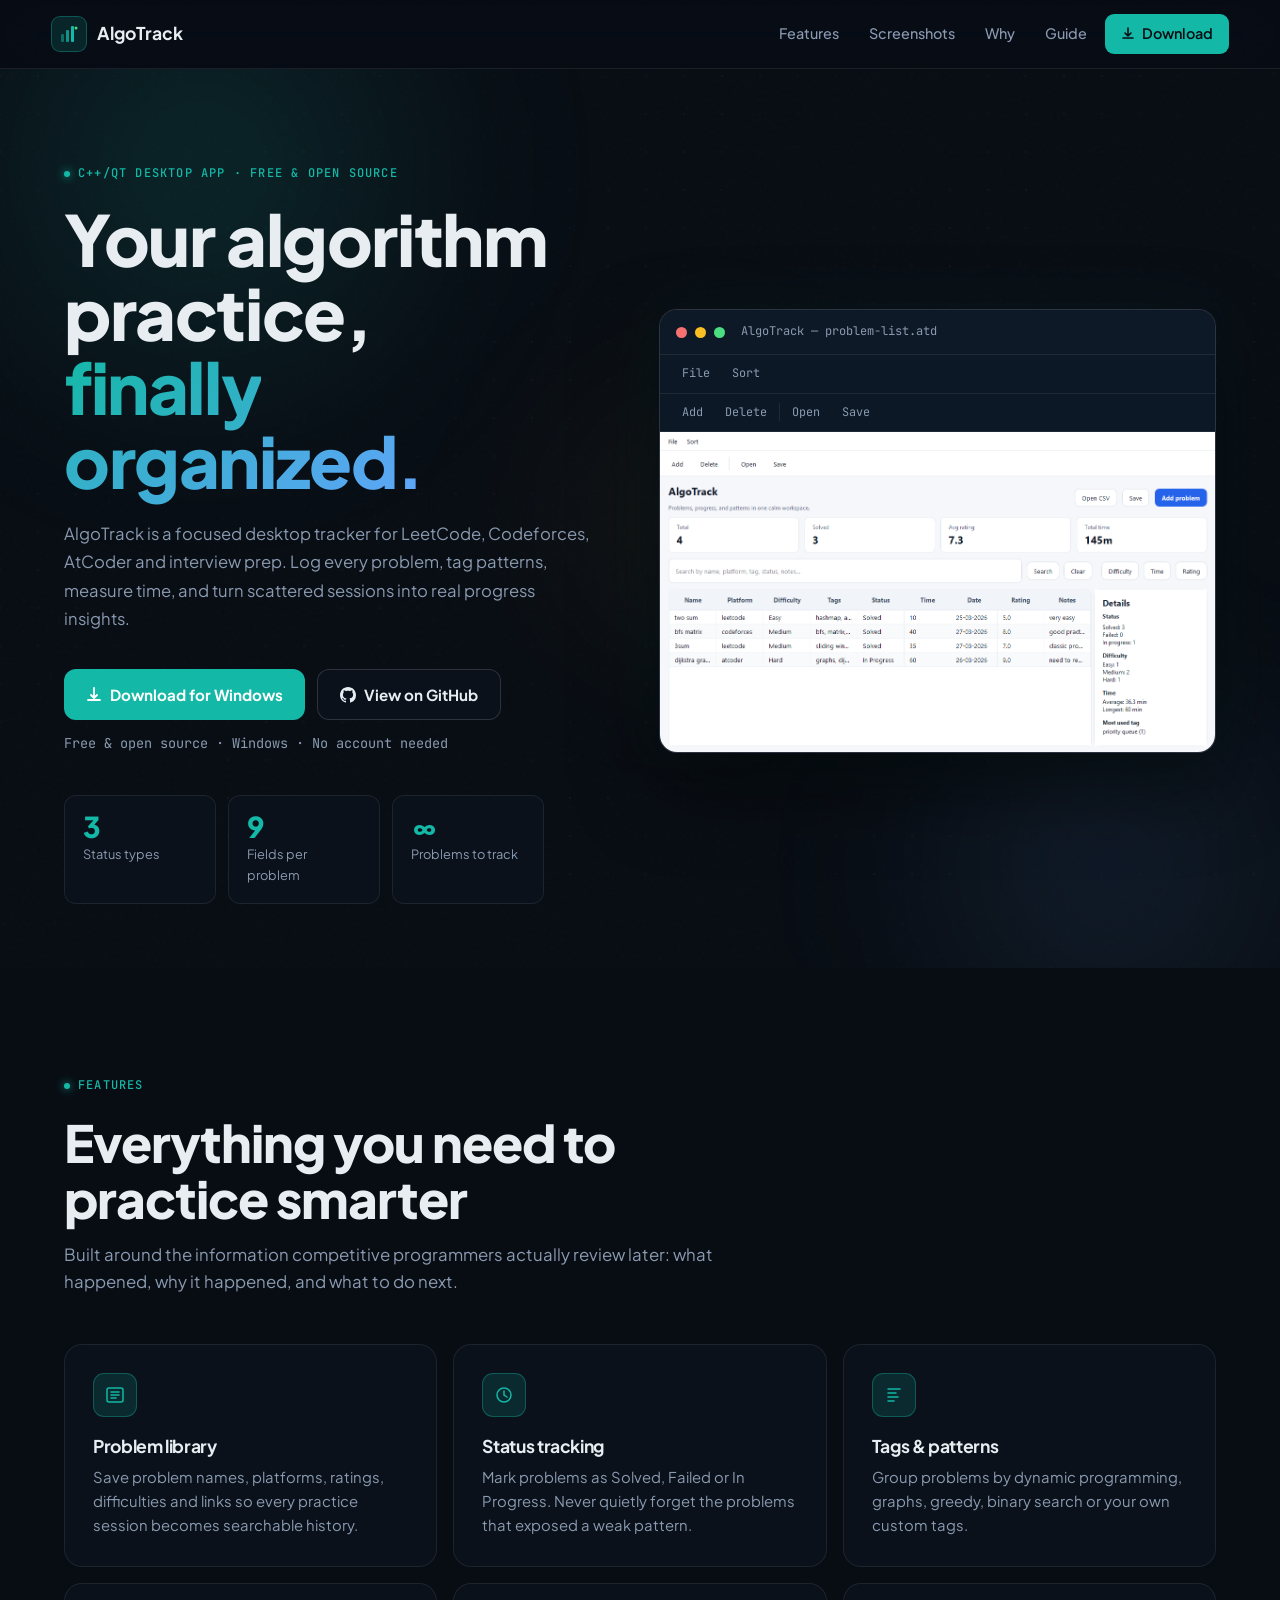
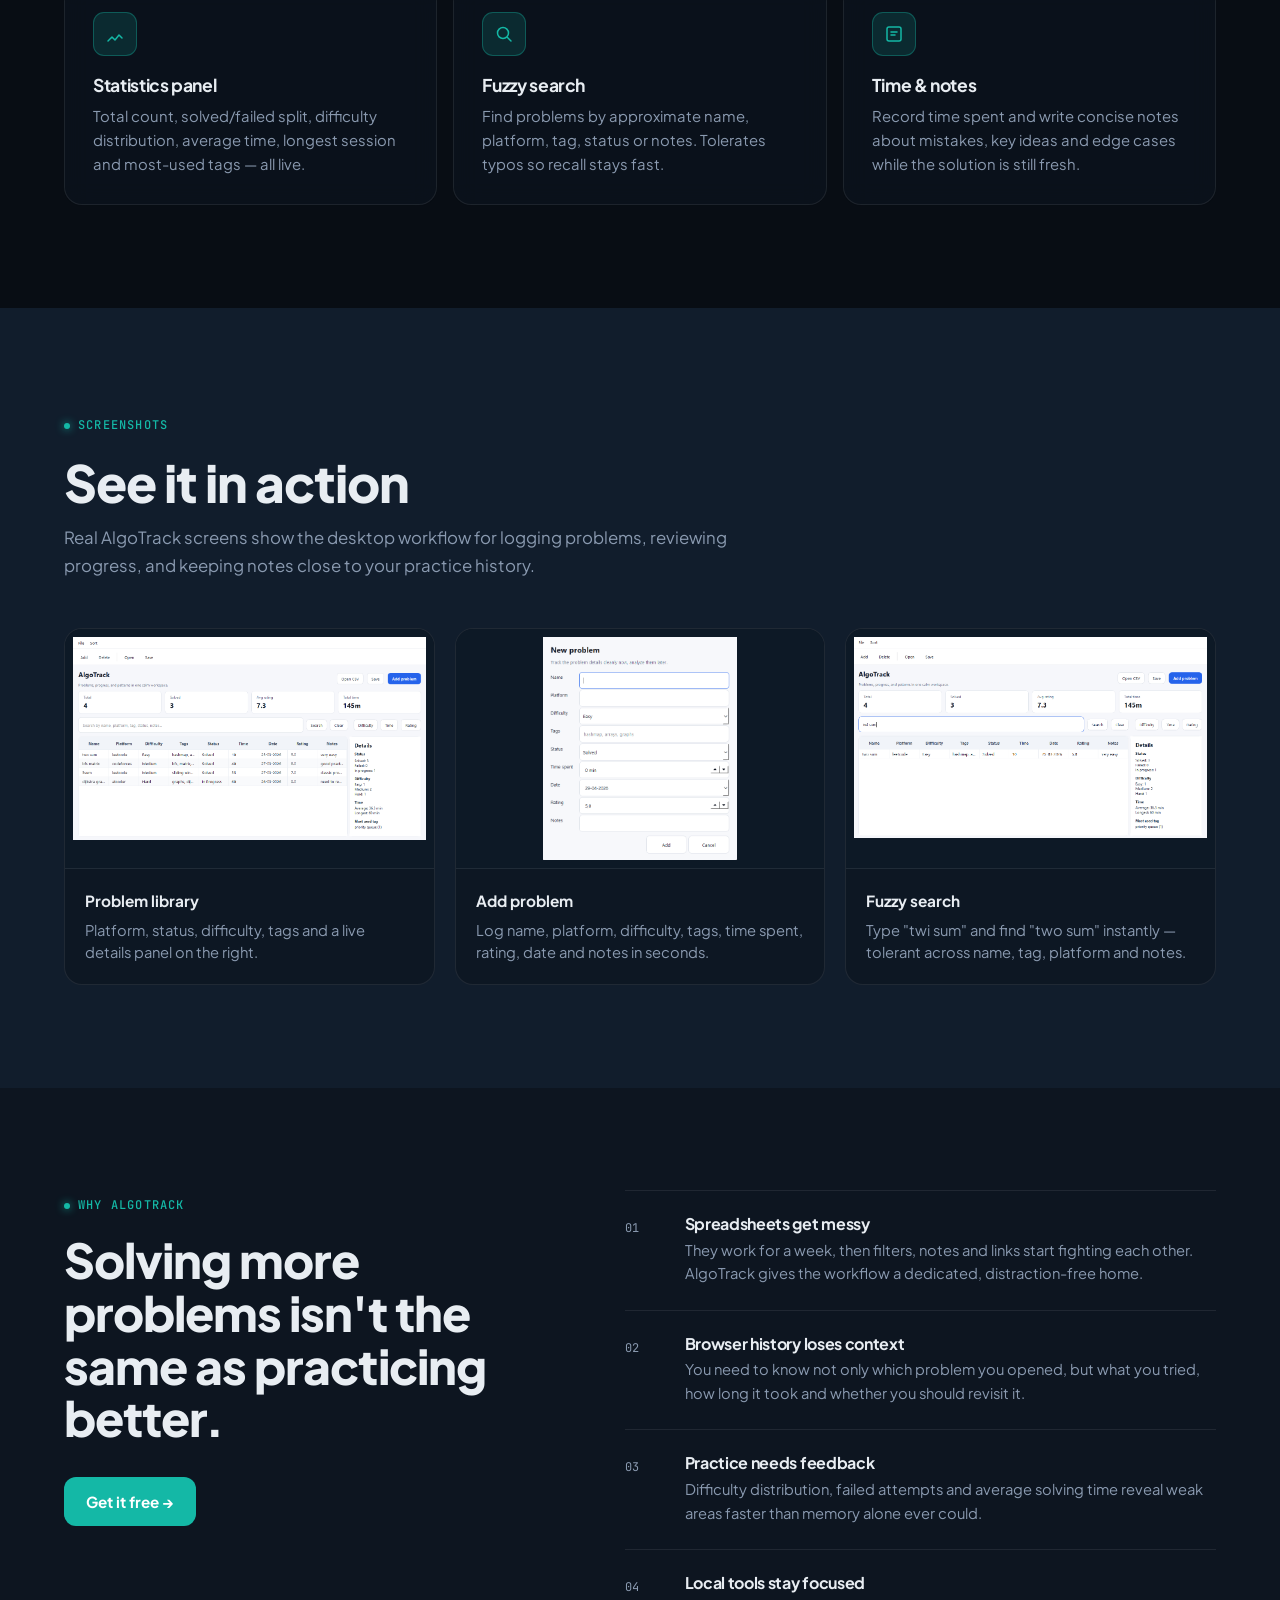
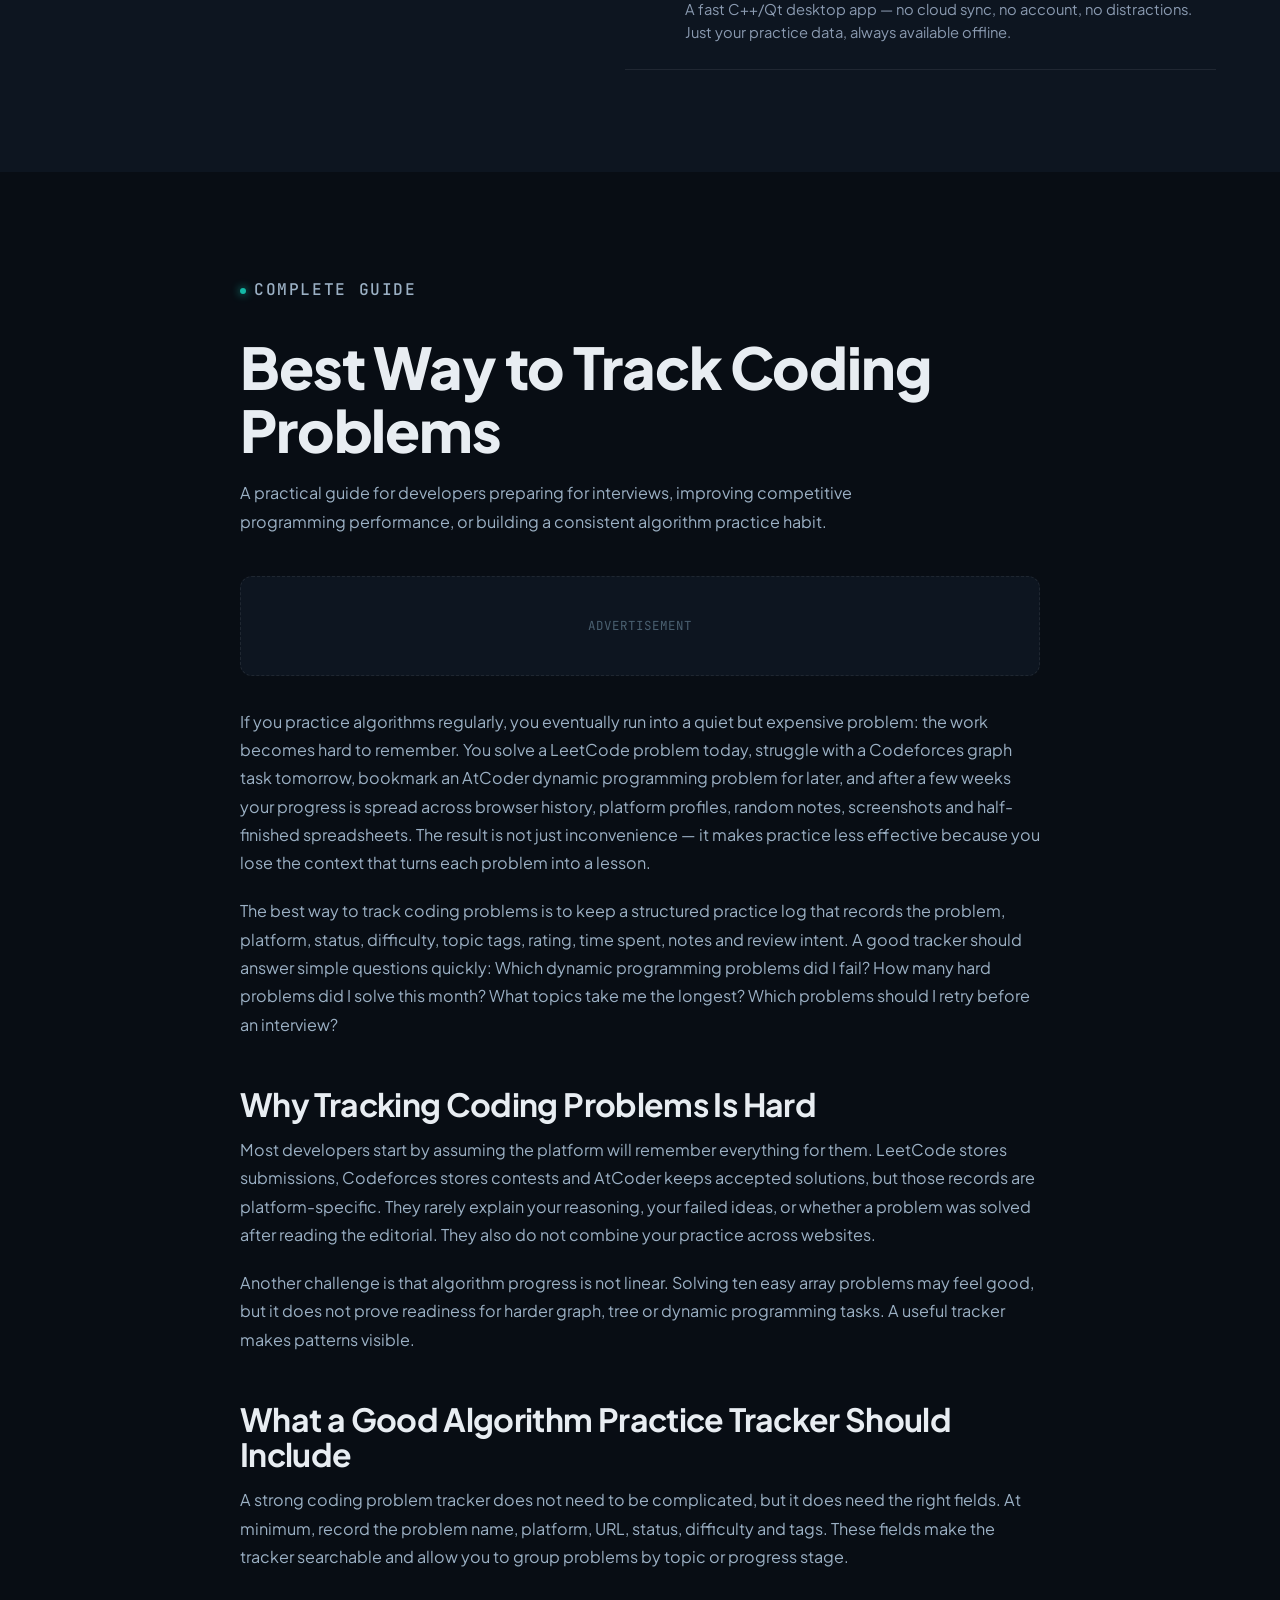
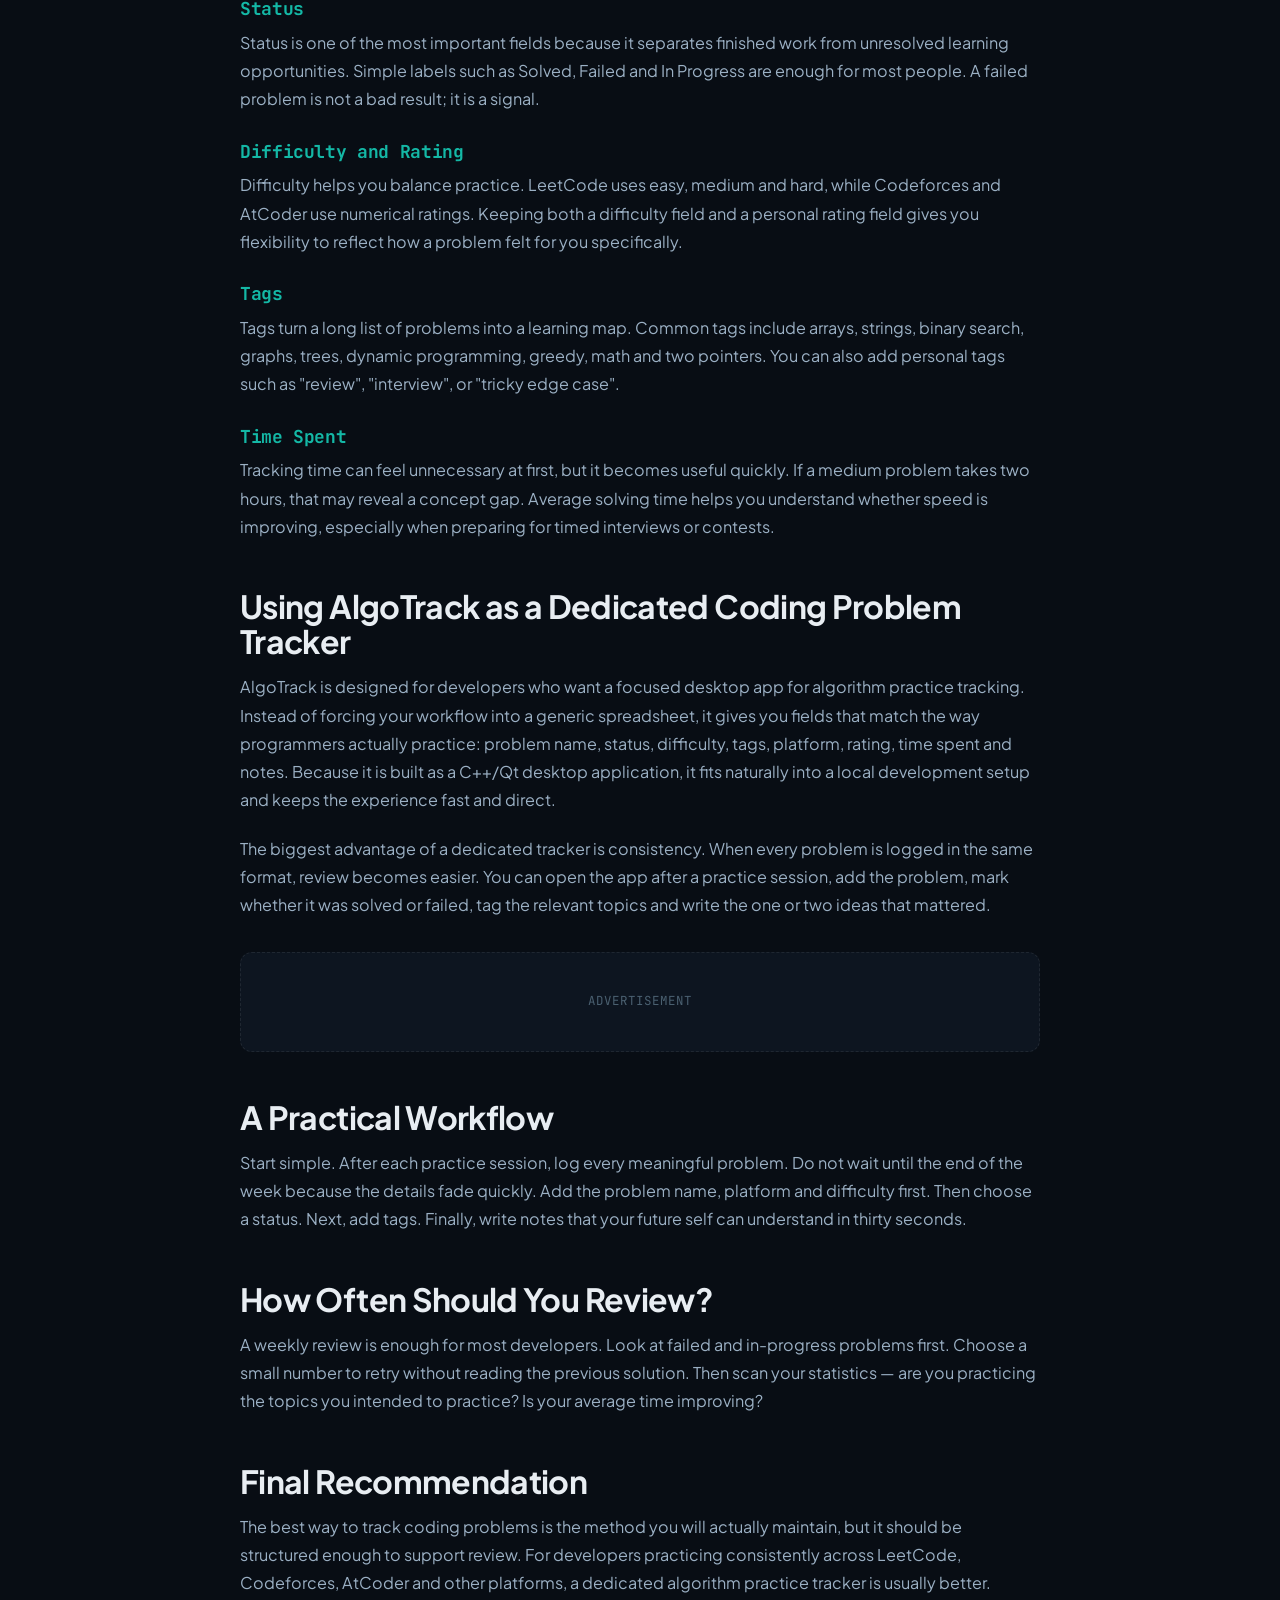
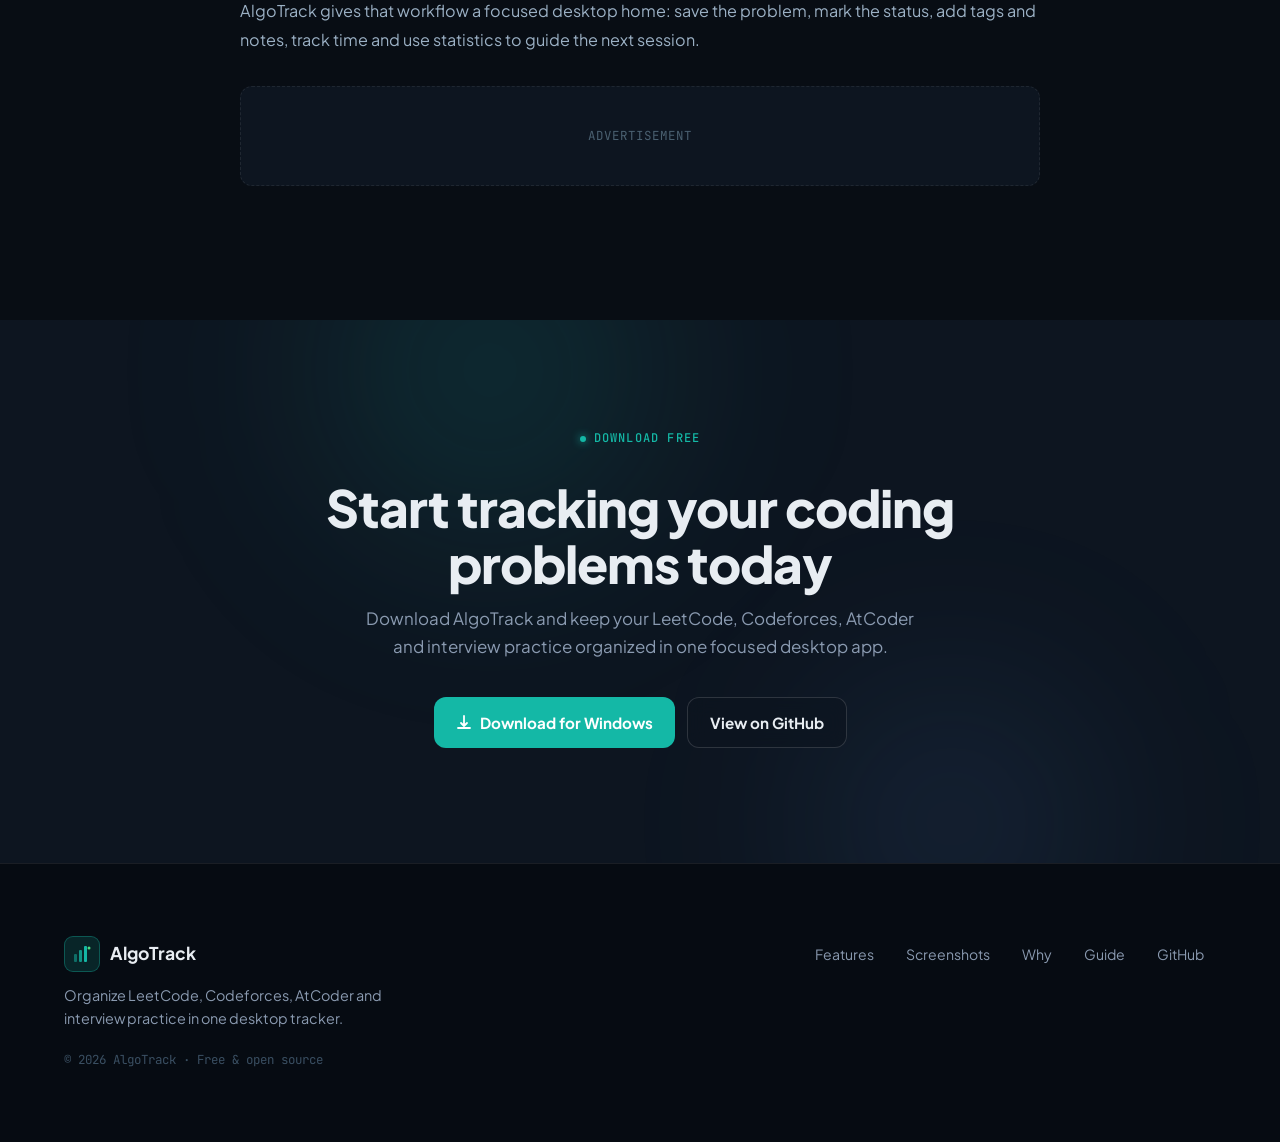
==== commit cb6bfc39: "Website design update" ====
--- a/docs/index.html
+++ b/docs/index.html
@@ -3,7 +3,7 @@
 <head>
   <meta charset="UTF-8">
   <meta name="viewport" content="width=device-width, initial-scale=1.0">
-  <title>AlgoTrack - LeetCode & Algorithm Practice Tracker for Developers</title>
+  <title>AlgoTrack — Algorithm Practice Tracker for Developers</title>
   <meta name="description" content="AlgoTrack is a focused C++/Qt desktop app for tracking LeetCode, Codeforces, AtCoder and coding interview problems with status, tags, notes, time logs and statistics.">
   <meta name="keywords" content="leetcode tracker, algorithm practice tracker, coding problems tracker, track coding problems, organize coding problems, competitive programming tracker">
   <meta name="author" content="AlgoTrack">
@@ -16,9 +16,11 @@
   <meta name="twitter:title" content="AlgoTrack - LeetCode & Algorithm Practice Tracker">
   <meta name="twitter:description" content="Organize algorithm practice across LeetCode, Codeforces and AtCoder with a focused C++/Qt desktop tracker.">
   <meta name="twitter:card" content="summary_large_image">
-  <meta name="twitter:image" content="https://algotrack.dev/assets/screenshots/preview.png">
   <link rel="canonical" href="https://algotrack.dev/">
   <link rel="icon" href="favicon.svg" type="image/svg+xml">
+  <link rel="preconnect" href="https://fonts.googleapis.com">
+  <link rel="preconnect" href="https://fonts.gstatic.com" crossorigin>
+  <link href="https://fonts.googleapis.com/css2?family=Plus+Jakarta+Sans:ital,wght@0,300;0,400;0,500;0,600;0,700;0,800;1,300;1,400&family=JetBrains+Mono:wght@400;500&display=swap" rel="stylesheet">
   <link rel="stylesheet" href="styles.css">
   <script defer src="script.js"></script>
   <script type="application/ld+json">
@@ -38,290 +40,357 @@
   </script>
 </head>
 <body>
+
+  <!-- Background grid canvas -->
+  <canvas id="bg-canvas" aria-hidden="true"></canvas>
+
+  <!-- ═══ HEADER ═══ -->
   <header class="site-header" data-header>
     <a class="brand" href="#top" aria-label="AlgoTrack home">
-      <span class="brand-mark">AT</span>
+      <span class="brand-mark">
+        <svg width="18" height="18" viewBox="0 0 18 18" fill="none" xmlns="http://www.w3.org/2000/svg" aria-hidden="true">
+          <rect x="1" y="9" width="3" height="8" rx="1" fill="currentColor" opacity=".5"/>
+          <rect x="6" y="5" width="3" height="12" rx="1" fill="currentColor" opacity=".75"/>
+          <rect x="11" y="1" width="3" height="16" rx="1" fill="currentColor"/>
+          <circle cx="16" cy="3" r="1.5" fill="#4ade80"/>
+        </svg>
+      </span>
       <span>AlgoTrack</span>
     </a>
     <button class="nav-toggle" type="button" aria-label="Open navigation" aria-expanded="false" data-nav-toggle>
-      <span></span>
-      <span></span>
-      <span></span>
+      <span></span><span></span><span></span>
     </button>
     <nav class="site-nav" data-nav>
       <a href="#features">Features</a>
       <a href="#screenshots">Screenshots</a>
       <a href="#why">Why</a>
       <a href="#guide">Guide</a>
-      <a class="nav-download" href="#download">Download</a>
+      <a class="nav-download" href="#download">
+        <svg width="14" height="14" viewBox="0 0 14 14" fill="none" aria-hidden="true"><path d="M7 1v8M4 6l3 3 3-3M2 11h10" stroke="currentColor" stroke-width="1.6" stroke-linecap="round" stroke-linejoin="round"/></svg>
+        Download
+      </a>
     </nav>
   </header>
 
   <main id="top">
+
+    <!-- ═══ HERO ═══ -->
     <section class="hero">
-      <div class="hero-copy">
-        <p class="eyebrow">Desktop tracker for serious algorithm practice</p>
-        <h1>Track every coding problem, note, tag and breakthrough in one focused app.</h1>
-        <p class="hero-lead">AlgoTrack helps programmers organize LeetCode, Codeforces, AtCoder and interview prep problems with clean status tracking, difficulty filters, ratings, time logs, notes and useful practice statistics.</p>
+      <div class="hero-noise" aria-hidden="true"></div>
+      <div class="hero-orb hero-orb--1" aria-hidden="true"></div>
+      <div class="hero-orb hero-orb--2" aria-hidden="true"></div>
+      <div class="hero-orb hero-orb--3" aria-hidden="true"></div>
+
+      <div class="hero-copy reveal">
+        <p class="eyebrow">
+          <span class="eyebrow-dot"></span>
+          C++/Qt Desktop App · Free &amp; Open Source
+        </p>
+        <h1>Your algorithm practice,<br><em>finally organized.</em></h1>
+        <p class="hero-lead">AlgoTrack is a focused desktop tracker for LeetCode, Codeforces, AtCoder and interview prep. Log every problem, tag patterns, measure time, and turn scattered sessions into real progress insights.</p>
+
         <div class="hero-download" id="download">
           <div class="hero-actions">
-            <a class="button primary" href="https://github.com/PopoviciGabriel/AlgoTrack/releases" target="_blank" rel="noopener">Download for Windows</a>
-            <a class="button secondary" href="https://github.com/PopoviciGabriel/AlgoTrack" target="_blank" rel="noopener">View on GitHub</a>
-          </div>
-          <p class="download-note">Free desktop app. Windows build available through GitHub Releases.</p>
-        </div>
+            <a class="button primary" href="https://github.com/PopoviciGabriel/AlgoTrack/releases" target="_blank" rel="noopener">
+              <svg width="16" height="16" viewBox="0 0 16 16" fill="none" aria-hidden="true"><path d="M8 1v10M5 8l3 3 3-3M2 13h12" stroke="currentColor" stroke-width="1.8" stroke-linecap="round" stroke-linejoin="round"/></svg>
+              Download for Windows
+            </a>
+            <a class="button secondary" href="https://github.com/PopoviciGabriel/AlgoTrack" target="_blank" rel="noopener">
+              <svg width="16" height="16" viewBox="0 0 16 16" fill="currentColor" aria-hidden="true"><path d="M8 0C3.58 0 0 3.58 0 8c0 3.54 2.29 6.53 5.47 7.59.4.07.55-.17.55-.38 0-.19-.01-.82-.01-1.49-2.01.37-2.53-.49-2.69-.94-.09-.23-.48-.94-.82-1.13-.28-.15-.68-.52-.01-.53.63-.01 1.08.58 1.23.82.72 1.21 1.87.87 2.33.66.07-.52.28-.87.51-1.07-1.78-.2-3.64-.89-3.64-3.95 0-.87.31-1.59.82-2.15-.08-.2-.36-1.02.08-2.12 0 0 .67-.21 2.2.82.64-.18 1.32-.27 2-.27.68 0 1.36.09 2 .27 1.53-1.04 2.2-.82 2.2-.82.44 1.1.16 1.92.08 2.12.51.56.82 1.27.82 2.15 0 3.07-1.87 3.75-3.65 3.95.29.25.54.73.54 1.48 0 1.07-.01 1.93-.01 2.2 0 .21.15.46.55.38A8.013 8.013 0 0016 8c0-4.42-3.58-8-8-8z"/></svg>
+              View on GitHub
+            </a>
+          </div>
+          <p class="download-note">Free &amp; open source · Windows · No account needed</p>
+        </div>
+
         <dl class="hero-stats" aria-label="AlgoTrack highlights">
-          <div>
-            <dt>Status</dt>
-            <dd>Solved, failed, in progress</dd>
-          </div>
-          <div>
-            <dt>Platforms</dt>
-            <dd>LeetCode, Codeforces, AtCoder</dd>
-          </div>
-          <div>
-            <dt>Insights</dt>
-            <dd>Difficulty, time and progress</dd>
+          <div class="stat-card">
+            <dt class="stat-num" data-count="3">3</dt>
+            <dd>Status types</dd>
+          </div>
+          <div class="stat-card">
+            <dt class="stat-num" data-count="9">9</dt>
+            <dd>Fields per problem</dd>
+          </div>
+          <div class="stat-card">
+            <dt class="stat-num">∞</dt>
+            <dd>Problems to track</dd>
           </div>
         </dl>
       </div>
-      <div class="hero-visual" aria-label="AlgoTrack desktop app screenshot">
-        <figure class="hero-screenshot">
-          <img src="assets/screenshots/problem-lists.png" alt="AlgoTrack desktop dashboard showing coding problem statistics and progress insights.">
+
+      <div class="hero-visual reveal reveal--right" aria-label="AlgoTrack desktop app preview">
+        <div class="app-window">
+          <div class="window-bar">
+            <span class="dot dot--red"></span>
+            <span class="dot dot--yellow"></span>
+            <span class="dot dot--green"></span>
+            <span class="window-title">AlgoTrack — problem-list.atd</span>
+          </div>
+          <div class="window-menu">
+            <span>File</span><span>Sort</span>
+          </div>
+          <div class="window-toolbar">
+            <span>Add</span><span>Delete</span><span class="sep"></span><span>Open</span><span>Save</span>
+          </div>
+          <div class="window-body">
+            <img src="assets/screenshots/problem-lists.png" alt="AlgoTrack desktop dashboard showing coding problems with statistics, search, and details panel." loading="eager">
+          </div>
+        </div>
+      </div>
+    </section>
+
+    <!-- ═══ FEATURES ═══ -->
+    <section class="section" id="features">
+      <div class="section-heading reveal">
+        <p class="eyebrow"><span class="eyebrow-dot"></span>Features</p>
+        <h2>Everything you need to practice smarter</h2>
+        <p>Built around the information competitive programmers actually review later: what happened, why it happened, and what to do next.</p>
+      </div>
+      <div class="feature-grid">
+        <article class="feature-card reveal" style="--delay:0ms">
+          <div class="feature-icon">
+            <svg width="20" height="20" viewBox="0 0 20 20" fill="none" aria-hidden="true"><rect x="2" y="3" width="16" height="14" rx="2" stroke="currentColor" stroke-width="1.5"/><path d="M6 7h8M6 10h8M6 13h5" stroke="currentColor" stroke-width="1.5" stroke-linecap="round"/></svg>
+          </div>
+          <h3>Problem library</h3>
+          <p>Save problem names, platforms, ratings, difficulties and links so every practice session becomes searchable history.</p>
+        </article>
+        <article class="feature-card reveal" style="--delay:60ms">
+          <div class="feature-icon">
+            <svg width="20" height="20" viewBox="0 0 20 20" fill="none" aria-hidden="true"><circle cx="10" cy="10" r="7" stroke="currentColor" stroke-width="1.5"/><path d="M10 6v4l3 2" stroke="currentColor" stroke-width="1.5" stroke-linecap="round"/></svg>
+          </div>
+          <h3>Status tracking</h3>
+          <p>Mark problems as Solved, Failed or In Progress. Never quietly forget the problems that exposed a weak pattern.</p>
+        </article>
+        <article class="feature-card reveal" style="--delay:120ms">
+          <div class="feature-icon">
+            <svg width="20" height="20" viewBox="0 0 20 20" fill="none" aria-hidden="true"><path d="M4 4h12M4 8h8M4 12h10M4 16h6" stroke="currentColor" stroke-width="1.5" stroke-linecap="round"/></svg>
+          </div>
+          <h3>Tags &amp; patterns</h3>
+          <p>Group problems by dynamic programming, graphs, greedy, binary search or your own custom tags.</p>
+        </article>
+        <article class="feature-card reveal" style="--delay:0ms">
+          <div class="feature-icon">
+            <svg width="20" height="20" viewBox="0 0 20 20" fill="none" aria-hidden="true"><path d="M3 17l4-4 3 3 4-5 3 3" stroke="currentColor" stroke-width="1.5" stroke-linecap="round" stroke-linejoin="round"/></svg>
+          </div>
+          <h3>Statistics panel</h3>
+          <p>Total count, solved/failed split, difficulty distribution, average time, longest session and most-used tags — all live.</p>
+        </article>
+        <article class="feature-card reveal" style="--delay:60ms">
+          <div class="feature-icon">
+            <svg width="20" height="20" viewBox="0 0 20 20" fill="none" aria-hidden="true"><circle cx="9" cy="9" r="5.5" stroke="currentColor" stroke-width="1.5"/><path d="M13.5 13.5L17 17" stroke="currentColor" stroke-width="1.5" stroke-linecap="round"/></svg>
+          </div>
+          <h3>Fuzzy search</h3>
+          <p>Find problems by approximate name, platform, tag, status or notes. Tolerates typos so recall stays fast.</p>
+        </article>
+        <article class="feature-card reveal" style="--delay:120ms">
+          <div class="feature-icon">
+            <svg width="20" height="20" viewBox="0 0 20 20" fill="none" aria-hidden="true"><rect x="3" y="3" width="14" height="14" rx="2" stroke="currentColor" stroke-width="1.5"/><path d="M7 8h6M7 11h4" stroke="currentColor" stroke-width="1.5" stroke-linecap="round"/></svg>
+          </div>
+          <h3>Time &amp; notes</h3>
+          <p>Record time spent and write concise notes about mistakes, key ideas and edge cases while the solution is still fresh.</p>
+        </article>
+      </div>
+    </section>
+
+    <!-- ═══ SCREENSHOTS ═══ -->
+    <section class="section screenshots-section" id="screenshots">
+      <div class="section-heading reveal">
+        <p class="eyebrow"><span class="eyebrow-dot"></span>Screenshots</p>
+        <h2>See it in action</h2>
+        <p>Real AlgoTrack screens show the desktop workflow for logging problems, reviewing progress, and keeping notes close to your practice history.</p>
+      </div>
+      <div class="screenshot-grid">
+        <figure class="screenshot reveal" style="--delay:0ms">
+          <a class="screenshot-link" href="assets/screenshots/problem-lists.png" target="_blank" rel="noopener" aria-label="Problem library — open full size">
+            <img src="assets/screenshots/problem-lists.png" alt="AlgoTrack problem library showing coding problems with platform, status, difficulty, tags and statistics." loading="lazy">
+            <span class="screenshot-overlay">
+              <svg width="24" height="24" viewBox="0 0 24 24" fill="none" aria-hidden="true"><path d="M15 3h6v6M9 15L21 3M21 3v6" stroke="white" stroke-width="2" stroke-linecap="round" stroke-linejoin="round"/></svg>
+            </span>
+          </a>
+          <figcaption>
+            <strong>Problem library</strong>
+            Platform, status, difficulty, tags and a live details panel on the right.
+          </figcaption>
         </figure>
-      </div>
-    </section>
-
-    <section class="section band" id="features">
-      <div class="section-heading">
-        <p class="eyebrow">Features</p>
-        <h2>Everything you need to keep algorithm practice organized</h2>
-        <p>AlgoTrack is built around the information competitive programmers and interview candidates actually review later: what happened, why it happened, and what to do next.</p>
-      </div>
-      <div class="feature-grid">
-        <article class="feature-card">
-          <span class="icon">01</span>
-          <h3>Problem library</h3>
-          <p>Save problem names, platforms, ratings, difficulties and links so every practice session becomes searchable history instead of a scattered browser trail.</p>
-        </article>
-        <article class="feature-card">
-          <span class="icon">02</span>
-          <h3>Status tracking</h3>
-          <p>Mark problems as solved, failed or in progress. See what needs a retry and avoid quietly forgetting the problems that exposed a weak pattern.</p>
-        </article>
-        <article class="feature-card">
-          <span class="icon">03</span>
-          <h3>Tags and patterns</h3>
-          <p>Group problems by dynamic programming, graphs, greedy, binary search, trees, strings or your own custom tags for deliberate topic-based practice.</p>
-        </article>
-        <article class="feature-card">
-          <span class="icon">04</span>
-          <h3>Time and notes</h3>
-          <p>Record time spent and write concise notes about mistakes, key ideas, edge cases and follow-up improvements while the solution is still fresh.</p>
-        </article>
-        <article class="feature-card">
-          <span class="icon">05</span>
-          <h3>Statistics dashboard</h3>
-          <p>Review total problems, difficulty distribution, average solving time and progress trends to understand whether your practice is balanced.</p>
-        </article>
-        <article class="feature-card">
-          <span class="icon">06</span>
-          <h3>Desktop focus</h3>
-          <p>Built as a C++/Qt desktop application, AlgoTrack keeps your practice tracker fast, local and distraction-free while you work.</p>
-        </article>
-      </div>
-    </section>
-
-    <section class="section" id="screenshots">
-      <div class="section-heading">
-        <p class="eyebrow">Screenshots</p>
-        <h2>A clear workspace for coding practice</h2>
-        <p>Real AlgoTrack screens show the desktop workflow for logging problems, reviewing progress and keeping notes close to your practice history.</p>
-      </div>
-      <div class="screenshot-grid">
-        <figure class="screenshot">
-          <a class="screenshot-link" href="assets/screenshots/problem-lists.png" target="_blank" rel="noopener" aria-label="Open problem library screenshot in full size">
-            <img src="assets/screenshots/problem-lists.png" alt="AlgoTrack problem library showing coding problems with platform, status, difficulty, tags and statistics.">
+
+        <figure class="screenshot reveal" style="--delay:80ms">
+          <a class="screenshot-link" href="assets/screenshots/add-problem.png" target="_blank" rel="noopener" aria-label="Add problem form — open full size">
+            <img src="assets/screenshots/add-problem.png" alt="AlgoTrack new problem form for adding platform, difficulty, tags, time, rating and notes." loading="lazy">
+            <span class="screenshot-overlay">
+              <svg width="24" height="24" viewBox="0 0 24 24" fill="none" aria-hidden="true"><path d="M15 3h6v6M9 15L21 3M21 3v6" stroke="white" stroke-width="2" stroke-linecap="round" stroke-linejoin="round"/></svg>
+            </span>
           </a>
-          <figcaption>Problem library with platform, status, difficulty, tags and progress details.</figcaption>
+          <figcaption>
+            <strong>Add problem</strong>
+            Log name, platform, difficulty, tags, time spent, rating, date and notes in seconds.
+          </figcaption>
         </figure>
-        <figure class="screenshot">
-          <a class="screenshot-link" href="assets/screenshots/add-problem.png" target="_blank" rel="noopener" aria-label="Open new problem form screenshot in full size">
-            <img src="assets/screenshots/add-problem.png" alt="AlgoTrack new problem form for adding platform, difficulty, tags, time, rating and notes.">
+
+        <figure class="screenshot reveal" style="--delay:160ms">
+          <a class="screenshot-link" href="assets/screenshots/fuzzy-search.png" target="_blank" rel="noopener" aria-label="Fuzzy search — open full size">
+            <img src="assets/screenshots/fuzzy-search.png" alt="AlgoTrack fuzzy search filtering coding problems by approximate name, platform, tag, status and notes." loading="lazy">
+            <span class="screenshot-overlay">
+              <svg width="24" height="24" viewBox="0 0 24 24" fill="none" aria-hidden="true"><path d="M15 3h6v6M9 15L21 3M21 3v6" stroke="white" stroke-width="2" stroke-linecap="round" stroke-linejoin="round"/></svg>
+            </span>
           </a>
-          <figcaption>Add new problems with platform, difficulty, tags, time spent, rating and notes.</figcaption>
+          <figcaption>
+            <strong>Fuzzy search</strong>
+            Type "twi sum" and find "two sum" instantly — tolerant across name, tag, platform and notes.
+          </figcaption>
         </figure>
-        <figure class="screenshot">
-          <a class="screenshot-link" href="assets/screenshots/fuzzy-search.png" target="_blank" rel="noopener" aria-label="Open fuzzy search screenshot in full size">
-            <img src="assets/screenshots/fuzzy-search.png" alt="AlgoTrack fuzzy search filtering coding problems by approximate name, platform, tag, status and notes.">
-          </a>
-          <figcaption>Fuzzy search helps you find problems by approximate name, platform, tag, status or notes.</figcaption>
-        </figure>
-      </div>
-    </section>
-
-    <section class="section band proof-section" id="proof">
-      <div class="section-heading">
-        <p class="eyebrow">Built for practice</p>
-        <h2>Built for real algorithm practice</h2>
-        <p>AlgoTrack was built while training algorithms seriously, with a focus on tracking real progress instead of keeping scattered notes, browser history and unfinished spreadsheets.</p>
-      </div>
-      <div class="proof-grid">
-        <article class="proof-card">
-          <span class="icon">01</span>
-          <h3>Real practice workflow</h3>
-          <p>Built around problem status, difficulty, tags, notes and solving time.</p>
-        </article>
-        <article class="proof-card">
-          <span class="icon">02</span>
-          <h3>Local desktop focus</h3>
-          <p>A fast C++/Qt desktop app designed for distraction-free practice.</p>
-        </article>
-        <article class="proof-card">
-          <span class="icon">03</span>
-          <h3>Review-oriented tracking</h3>
-          <p>Helps identify failed problems, weak topics and problems worth retrying.</p>
-        </article>
-      </div>
-    </section>
-
-    <section class="section split band" id="why">
-      <div>
-        <p class="eyebrow">Why use AlgoTrack</p>
-        <h2>Because solving more problems is not the same as practicing better.</h2>
-      </div>
-      <div class="reason-list">
-        <p><strong>Spreadsheets become messy.</strong> They work for a week, then filters, notes and links start fighting each other. AlgoTrack gives the workflow a dedicated home.</p>
-        <p><strong>Browser history forgets context.</strong> You need to know not only which problem you opened, but what you tried, how long it took and whether you should revisit it.</p>
-        <p><strong>Practice needs feedback.</strong> Difficulty distribution, failed attempts and average solving time reveal weak areas faster than memory alone.</p>
-        <p><strong>Local desktop tools stay focused.</strong> AlgoTrack is designed as a practical C++/Qt app for programmers who want a quiet place to manage progress.</p>
-      </div>
-    </section>
-
-    <section class="section band" id="blog">
-      <div class="section-heading">
-        <p class="eyebrow">Articles</p>
-        <h2>Guides for better algorithm practice</h2>
-        <p>SEO-focused content can bring search traffic from developers looking for a LeetCode tracker or a better way to organize coding problems.</p>
-      </div>
-      <div class="article-cards">
-        <a href="#guide" class="article-card">
-          <span>Complete guide</span>
-          <h3>Best Way to Track Coding Problems</h3>
-          <p>A practical method for turning random problem solving into measurable progress.</p>
-        </a>
-        <a href="#guide" class="article-card">
-          <span>Workflow</span>
-          <h3>How to Organize LeetCode Problems</h3>
-          <p>Build a review loop using tags, notes, difficulty and time spent.</p>
-        </a>
-        <a href="#guide" class="article-card">
-          <span>Tools</span>
-          <h3>Spreadsheet vs Desktop Tracker</h3>
-          <p>When a dedicated algorithm practice tracker becomes worth it.</p>
-        </a>
-      </div>
-    </section>
-
-    <article class="guide" id="guide">
-      <header class="guide-header">
-        <p class="eyebrow">SEO Guide</p>
-        <h1>Best Way to Track Coding Problems (Complete Guide)</h1>
-        <p class="guide-meta">A practical guide for developers preparing for interviews, improving competitive programming performance, or building a consistent algorithm practice habit.</p>
-      </header>
-
-      <!-- AdSense here -->
-      <div class="ad-slot" aria-label="Advertisement placeholder">Advertisement</div>
-
-      <p>If you practice algorithms regularly, you eventually run into a quiet but expensive problem: the work becomes hard to remember. You solve a LeetCode problem today, struggle with a Codeforces graph task tomorrow, bookmark an AtCoder dynamic programming problem for later, and after a few weeks your progress is spread across browser history, platform profiles, random notes, screenshots and half-finished spreadsheets. The result is not just inconvenience. It makes practice less effective because you lose the context that turns each problem into a lesson.</p>
-
-      <p>The best way to track coding problems is to keep a structured practice log that records the problem, platform, status, difficulty, topic tags, rating, time spent, notes and review intent. A good tracker should answer simple questions quickly: Which dynamic programming problems did I fail? How many hard problems did I solve this month? What topics take me the longest? Which problems should I retry before an interview? Without those answers, algorithm practice can feel productive while still being poorly directed.</p>
-
-      <h2>Why Tracking Coding Problems Is Hard</h2>
-      <p>Most developers start by assuming the platform will remember everything for them. LeetCode stores submissions, Codeforces stores contests and AtCoder keeps accepted solutions, but those records are platform-specific. They rarely explain your reasoning, your failed ideas, or whether a problem was solved after reading the editorial. They also do not combine your practice across websites. If your training includes interview problems, virtual contests and topic drills, you need a place that sees the whole picture.</p>
-
-      <p>Another challenge is that algorithm progress is not linear. Solving ten easy array problems may feel good, but it does not prove readiness for harder graph, tree or dynamic programming tasks. A useful tracker makes patterns visible. You may discover that you solve medium binary search problems quickly but consistently spend too long on recursion. You may notice that your failed problems cluster around shortest paths or bitmask DP. That insight is difficult to get from memory alone.</p>
-
-      <h2>What a Good Algorithm Practice Tracker Should Include</h2>
-      <p>A strong coding problem tracker does not need to be complicated, but it does need the right fields. At minimum, record the problem name, platform, URL, status, difficulty and tags. These fields make the tracker searchable and allow you to group problems by topic or progress stage. For example, you can filter for unsolved graph problems, solved hard problems, or all Codeforces tasks rated around 1600.</p>
-
-      <h3>Status</h3>
-      <p>Status is one of the most important fields because it separates finished work from unresolved learning opportunities. Simple labels such as solved, failed and in progress are enough for most people. A failed problem is not a bad result; it is a signal. The tracker should make failed attempts easy to revisit because those problems often produce the biggest improvement when reviewed properly.</p>
-
-      <h3>Difficulty and Rating</h3>
-      <p>Difficulty helps you balance practice. LeetCode uses categories like easy, medium and hard, while Codeforces and AtCoder often use numerical ratings. Keeping both a difficulty field and a rating field gives you flexibility. Over time, you can see whether your average rating is increasing and whether your practice is stuck in a comfort zone.</p>
-
-      <h3>Tags</h3>
-      <p>Tags turn a long list of problems into a learning map. Common tags include arrays, strings, binary search, graphs, trees, dynamic programming, greedy, math, data structures and two pointers. You can also add personal tags such as review, interview, editorial needed or tricky edge case. The goal is not to tag perfectly. The goal is to make future review easier.</p>
-
-      <h3>Time Spent</h3>
-      <p>Tracking time can feel unnecessary at first, but it becomes useful quickly. If a medium problem takes two hours, that may reveal a concept gap. If a hard problem takes twenty minutes because you recently practiced the same pattern, that is useful too. Average solving time helps you understand whether speed is improving, especially when preparing for timed interviews or contests.</p>
-
-      <h2>Common Ways to Track LeetCode and Coding Problems</h2>
-      <p>There are several ways to organize coding problems, and each one has tradeoffs. The simplest method is a notebook or markdown file. This is fast and flexible, but it becomes hard to filter once the list grows. You can write excellent notes, yet still struggle to answer data questions like how many graph problems you failed this month.</p>
-
-      <p>Spreadsheets are the next common option. A spreadsheet can store structured fields, filters and formulas. It is a good starting point for many developers. The downside is that spreadsheets are not designed specifically for algorithm practice. Notes can become cramped, tags can become inconsistent, and the workflow often feels more like maintaining a database than learning algorithms.</p>
-
-      <p>Some people rely only on platform profiles. This works if all practice happens in one place and if submission history is enough. For most developers, it is not enough. Interview prep usually combines multiple platforms, curated lists, company questions, contest problems and personal notes. A platform profile cannot easily tell the full story.</p>
-
-      <!-- AdSense here -->
-      <div class="ad-slot" aria-label="Advertisement placeholder">Advertisement</div>
-
-      <h2>Using AlgoTrack as a Dedicated Coding Problem Tracker</h2>
-      <p>AlgoTrack is designed for developers who want a focused desktop app for algorithm practice tracking. Instead of forcing your workflow into a generic spreadsheet, it gives you fields that match the way programmers actually practice: problem name, status, difficulty, tags, platform, rating, time spent and notes. Because it is built as a C++/Qt desktop application, it fits naturally into a local development setup and keeps the experience fast and direct.</p>
-
-      <p>The biggest advantage of a dedicated tracker is consistency. When every problem is logged in the same format, review becomes easier. You can open the app after a practice session, add the problem, mark whether it was solved or failed, tag the relevant topics and write the one or two ideas that mattered. Later, when you want to review dynamic programming or prepare for a graph-heavy interview, your past work is ready to filter and inspect.</p>
-
-      <p>AlgoTrack also supports statistics, which are essential for long-term improvement. Total problem count can be motivating, but deeper stats are more useful: difficulty distribution, average time spent and progress by status. These numbers help you avoid accidental imbalance. If almost every solved problem is easy, the tracker will show it. If hard problems always remain in progress, that is a signal to adjust your study plan.</p>
-
-      <h2>A Practical Workflow for Tracking Coding Problems</h2>
-      <p>Start simple. After each practice session, log every meaningful problem. Do not wait until the end of the week because the details fade quickly. Add the problem name, platform and difficulty first. Then choose a status. If you solved it without help, mark it solved. If you needed the editorial or could not finish, mark it failed or in progress. The label is not about pride; it is about making the next review honest.</p>
-
-      <p>Next, add tags. Use broad topic tags first, such as graphs or dynamic programming, then add more specific tags only when they help. For example, shortest path is more useful than a vague graph tag when you want to review Dijkstra or BFS. Keep tag names consistent so filtering remains clean.</p>
-
-      <p>Finally, write notes that your future self can understand in thirty seconds. A good note might say: "Missed the monotonic stack pattern; next greater element from right to left." Another might say: "Solved after editorial; revisit binary search on answer." Notes should capture the key lesson, not rewrite the entire solution.</p>
-
-      <h2>How Often Should You Review Your Tracker?</h2>
-      <p>A weekly review is enough for most developers. Look at failed and in-progress problems first. Choose a small number to retry without reading the previous solution. Then scan your statistics. Are you practicing the topics you intended to practice? Is your average time improving? Are you avoiding hard problems? This review loop turns tracking from passive record keeping into active training.</p>
-
-      <p>Before interviews or contests, use the tracker differently. Filter by relevant tags and revisit representative problems. For interviews, that might mean arrays, hash maps, binary search, trees, graphs and dynamic programming. For competitive programming, it might mean ratings around your target level and topics with repeated failures.</p>
-
-      <h2>Final Recommendation</h2>
-      <p>The best way to track coding problems is the method you will actually maintain, but it should be structured enough to support review. For beginners, a spreadsheet can be a useful starting point. For developers practicing consistently across LeetCode, Codeforces, AtCoder and other platforms, a dedicated algorithm practice tracker is usually better. AlgoTrack gives that workflow a focused desktop home: save the problem, mark the status, add tags and notes, track time and use statistics to guide the next session.</p>
-
-      <p>Good tracking does not solve problems for you, but it makes every problem count more. It shows what you practiced, what you avoided, where you improved and what deserves another attempt. That is the difference between simply doing more problems and building a practice system that compounds over time.</p>
-
-      <!-- AdSense here -->
-      <div class="ad-slot" aria-label="Advertisement placeholder">Advertisement</div>
-    </article>
-
+      </div>
+    </section>
+
+    <!-- ═══ WHY ═══ -->
+    <section class="section why-section" id="why">
+      <div class="why-inner reveal">
+        <div class="why-left">
+          <p class="eyebrow"><span class="eyebrow-dot"></span>Why AlgoTrack</p>
+          <h2>Solving more problems isn't the same as practicing better.</h2>
+          <a class="button primary" href="#download" style="margin-top:32px;display:inline-flex;">Get it free →</a>
+        </div>
+        <div class="why-reasons">
+          <div class="reason reveal" style="--delay:0ms">
+            <span class="reason-num">01</span>
+            <div>
+              <h3>Spreadsheets get messy</h3>
+              <p>They work for a week, then filters, notes and links start fighting each other. AlgoTrack gives the workflow a dedicated, distraction-free home.</p>
+            </div>
+          </div>
+          <div class="reason reveal" style="--delay:80ms">
+            <span class="reason-num">02</span>
+            <div>
+              <h3>Browser history loses context</h3>
+              <p>You need to know not only which problem you opened, but what you tried, how long it took and whether you should revisit it.</p>
+            </div>
+          </div>
+          <div class="reason reveal" style="--delay:160ms">
+            <span class="reason-num">03</span>
+            <div>
+              <h3>Practice needs feedback</h3>
+              <p>Difficulty distribution, failed attempts and average solving time reveal weak areas faster than memory alone ever could.</p>
+            </div>
+          </div>
+          <div class="reason reveal" style="--delay:240ms">
+            <span class="reason-num">04</span>
+            <div>
+              <h3>Local tools stay focused</h3>
+              <p>A fast C++/Qt desktop app — no cloud sync, no account, no distractions. Just your practice data, always available offline.</p>
+            </div>
+          </div>
+        </div>
+      </div>
+    </section>
+
+    <!-- ═══ GUIDE ═══ -->
+    <section class="section guide-section band" id="guide">
+      <article class="guide">
+        <header class="guide-header reveal">
+          <p class="eyebrow"><span class="eyebrow-dot"></span>Complete Guide</p>
+          <h1>Best Way to Track Coding Problems</h1>
+          <p class="guide-meta">A practical guide for developers preparing for interviews, improving competitive programming performance, or building a consistent algorithm practice habit.</p>
+        </header>
+
+        <div class="ad-slot" aria-label="Advertisement placeholder">Advertisement</div>
+
+        <p>If you practice algorithms regularly, you eventually run into a quiet but expensive problem: the work becomes hard to remember. You solve a LeetCode problem today, struggle with a Codeforces graph task tomorrow, bookmark an AtCoder dynamic programming problem for later, and after a few weeks your progress is spread across browser history, platform profiles, random notes, screenshots and half-finished spreadsheets. The result is not just inconvenience — it makes practice less effective because you lose the context that turns each problem into a lesson.</p>
+
+        <p>The best way to track coding problems is to keep a structured practice log that records the problem, platform, status, difficulty, topic tags, rating, time spent, notes and review intent. A good tracker should answer simple questions quickly: Which dynamic programming problems did I fail? How many hard problems did I solve this month? What topics take me the longest? Which problems should I retry before an interview?</p>
+
+        <h2>Why Tracking Coding Problems Is Hard</h2>
+        <p>Most developers start by assuming the platform will remember everything for them. LeetCode stores submissions, Codeforces stores contests and AtCoder keeps accepted solutions, but those records are platform-specific. They rarely explain your reasoning, your failed ideas, or whether a problem was solved after reading the editorial. They also do not combine your practice across websites.</p>
+
+        <p>Another challenge is that algorithm progress is not linear. Solving ten easy array problems may feel good, but it does not prove readiness for harder graph, tree or dynamic programming tasks. A useful tracker makes patterns visible.</p>
+
+        <h2>What a Good Algorithm Practice Tracker Should Include</h2>
+        <p>A strong coding problem tracker does not need to be complicated, but it does need the right fields. At minimum, record the problem name, platform, URL, status, difficulty and tags. These fields make the tracker searchable and allow you to group problems by topic or progress stage.</p>
+
+        <h3>Status</h3>
+        <p>Status is one of the most important fields because it separates finished work from unresolved learning opportunities. Simple labels such as Solved, Failed and In Progress are enough for most people. A failed problem is not a bad result; it is a signal.</p>
+
+        <h3>Difficulty and Rating</h3>
+        <p>Difficulty helps you balance practice. LeetCode uses easy, medium and hard, while Codeforces and AtCoder use numerical ratings. Keeping both a difficulty field and a personal rating field gives you flexibility to reflect how a problem felt for you specifically.</p>
+
+        <h3>Tags</h3>
+        <p>Tags turn a long list of problems into a learning map. Common tags include arrays, strings, binary search, graphs, trees, dynamic programming, greedy, math and two pointers. You can also add personal tags such as "review", "interview", or "tricky edge case".</p>
+
+        <h3>Time Spent</h3>
+        <p>Tracking time can feel unnecessary at first, but it becomes useful quickly. If a medium problem takes two hours, that may reveal a concept gap. Average solving time helps you understand whether speed is improving, especially when preparing for timed interviews or contests.</p>
+
+        <h2>Using AlgoTrack as a Dedicated Coding Problem Tracker</h2>
+        <p>AlgoTrack is designed for developers who want a focused desktop app for algorithm practice tracking. Instead of forcing your workflow into a generic spreadsheet, it gives you fields that match the way programmers actually practice: problem name, status, difficulty, tags, platform, rating, time spent and notes. Because it is built as a C++/Qt desktop application, it fits naturally into a local development setup and keeps the experience fast and direct.</p>
+
+        <p>The biggest advantage of a dedicated tracker is consistency. When every problem is logged in the same format, review becomes easier. You can open the app after a practice session, add the problem, mark whether it was solved or failed, tag the relevant topics and write the one or two ideas that mattered.</p>
+
+        <div class="ad-slot" aria-label="Advertisement placeholder">Advertisement</div>
+
+        <h2>A Practical Workflow</h2>
+        <p>Start simple. After each practice session, log every meaningful problem. Do not wait until the end of the week because the details fade quickly. Add the problem name, platform and difficulty first. Then choose a status. Next, add tags. Finally, write notes that your future self can understand in thirty seconds.</p>
+
+        <h2>How Often Should You Review?</h2>
+        <p>A weekly review is enough for most developers. Look at failed and in-progress problems first. Choose a small number to retry without reading the previous solution. Then scan your statistics — are you practicing the topics you intended to practice? Is your average time improving?</p>
+
+        <h2>Final Recommendation</h2>
+        <p>The best way to track coding problems is the method you will actually maintain, but it should be structured enough to support review. For developers practicing consistently across LeetCode, Codeforces, AtCoder and other platforms, a dedicated algorithm practice tracker is usually better. AlgoTrack gives that workflow a focused desktop home: save the problem, mark the status, add tags and notes, track time and use statistics to guide the next session.</p>
+
+        <div class="ad-slot" aria-label="Advertisement placeholder">Advertisement</div>
+      </article>
+    </section>
+
+    <!-- ═══ CTA ═══ -->
     <section class="section final-cta" id="final-download">
-      <div class="final-cta-inner">
-        <p class="eyebrow">Download</p>
-        <h2>Start tracking your coding problems</h2>
+      <div class="cta-orb cta-orb--1" aria-hidden="true"></div>
+      <div class="cta-orb cta-orb--2" aria-hidden="true"></div>
+      <div class="final-cta-inner reveal">
+        <p class="eyebrow"><span class="eyebrow-dot"></span>Download free</p>
+        <h2>Start tracking your coding problems today</h2>
         <p>Download AlgoTrack and keep your LeetCode, Codeforces, AtCoder and interview practice organized in one focused desktop app.</p>
         <div class="hero-actions">
-          <a class="button primary" href="https://github.com/PopoviciGabriel/AlgoTrack/releases" target="_blank" rel="noopener">Download for Windows</a>
+          <a class="button primary" href="https://github.com/PopoviciGabriel/AlgoTrack/releases" target="_blank" rel="noopener">
+            <svg width="16" height="16" viewBox="0 0 16 16" fill="none" aria-hidden="true"><path d="M8 1v10M5 8l3 3 3-3M2 13h12" stroke="currentColor" stroke-width="1.8" stroke-linecap="round" stroke-linejoin="round"/></svg>
+            Download for Windows
+          </a>
           <a class="button secondary" href="https://github.com/PopoviciGabriel/AlgoTrack" target="_blank" rel="noopener">View on GitHub</a>
         </div>
       </div>
     </section>
+
   </main>
 
+  <!-- ═══ FOOTER ═══ -->
   <footer class="site-footer">
-    <div>
+    <div class="footer-brand">
       <a class="brand" href="#top" aria-label="AlgoTrack home">
-        <span class="brand-mark">AT</span>
+        <span class="brand-mark">
+          <svg width="18" height="18" viewBox="0 0 18 18" fill="none" xmlns="http://www.w3.org/2000/svg" aria-hidden="true">
+            <rect x="1" y="9" width="3" height="8" rx="1" fill="currentColor" opacity=".5"/>
+            <rect x="6" y="5" width="3" height="12" rx="1" fill="currentColor" opacity=".75"/>
+            <rect x="11" y="1" width="3" height="16" rx="1" fill="currentColor"/>
+            <circle cx="16" cy="3" r="1.5" fill="#4ade80"/>
+          </svg>
+        </span>
         <span>AlgoTrack</span>
       </a>
       <p>Organize LeetCode, Codeforces, AtCoder and interview practice in one desktop tracker.</p>
+      <p class="footer-copy">© 2026 AlgoTrack · Free &amp; open source</p>
     </div>
-    <nav aria-label="Footer navigation">
+    <nav class="footer-nav" aria-label="Footer navigation">
       <a href="#features">Features</a>
       <a href="#screenshots">Screenshots</a>
-      <a href="#guide">SEO Guide</a>
+      <a href="#why">Why</a>
+      <a href="#guide">Guide</a>
       <a href="https://github.com/PopoviciGabriel/AlgoTrack" target="_blank" rel="noopener">GitHub</a>
     </nav>
   </footer>
+
+  <!-- Lightbox -->
+  <div class="lightbox" id="lightbox" role="dialog" aria-label="Image preview" aria-modal="true">
+    <button class="lightbox-close" aria-label="Close preview">
+      <svg width="20" height="20" viewBox="0 0 20 20" fill="none" aria-hidden="true"><path d="M4 4l12 12M16 4L4 16" stroke="currentColor" stroke-width="2" stroke-linecap="round"/></svg>
+    </button>
+    <img class="lightbox-img" src="" alt="">
+  </div>
+
 </body>
 </html>
--- a/docs/styles.css
+++ b/docs/styles.css
@@ -1,775 +1,871 @@
+/* ════════════════════════════════════════════════════
+   AlgoTrack — Modern 2026 Stylesheet
+   Theme: Dark liquid-glass, Plus Jakarta Sans
+   ════════════════════════════════════════════════════ */
+
 :root {
-  --ink: #17202a;
-  --muted: #5c6b79;
-  --line: #dce5ec;
-  --surface: #ffffff;
-  --soft: #f5f8fb;
-  --soft-2: #eaf3f0;
-  --accent: #0f766e;
-  --accent-dark: #0b5c55;
-  --gold: #e7a93c;
-  --red: #d75a4a;
-  --blue: #2f72d6;
-  --shadow: 0 24px 70px rgba(23, 32, 42, 0.14);
-}
-
-* {
-  box-sizing: border-box;
-}
+  /* Palette */
+  --ink:         #e8edf2;
+  --ink-dim:     #8a9ab0;
+  --surface:     #080d14;
+  --surface-2:   #0d1520;
+  --surface-3:   #111d2c;
+  --glass:       rgba(13, 21, 32, 0.65);
+  --glass-light: rgba(255,255,255,0.045);
+  --border:      rgba(255,255,255,0.08);
+  --border-strong: rgba(255,255,255,0.14);
+
+  /* Accent */
+  --accent:      #14b8a6;
+  --accent-dim:  rgba(20, 184, 166, 0.15);
+  --accent-glow: rgba(20, 184, 166, 0.35);
+  --green:       #4ade80;
+  --gold:        #fbbf24;
+  --red:         #f87171;
+  --blue:        #60a5fa;
+
+  /* Type */
+  --font-display: 'Plus Jakarta Sans', system-ui, sans-serif;
+  --font-body:    'Plus Jakarta Sans', system-ui, sans-serif;
+  --font-mono:    'JetBrains Mono', monospace;
+
+  /* Misc */
+  --radius:      12px;
+  --radius-lg:   18px;
+  --shadow:      0 32px 80px rgba(0,0,0,0.55);
+  --shadow-sm:   0 8px 32px rgba(0,0,0,0.35);
+}
+
+/* ── Reset ── */
+*, *::before, *::after { box-sizing: border-box; margin: 0; }
 
 html {
   scroll-behavior: smooth;
+  -webkit-font-smoothing: antialiased;
 }
 
 body {
-  margin: 0;
-  color: var(--ink);
   background: var(--surface);
-  font-family: Inter, ui-sans-serif, system-ui, -apple-system, BlinkMacSystemFont, "Segoe UI", sans-serif;
-  line-height: 1.6;
-}
-
-a {
-  color: inherit;
-  text-decoration: none;
-}
-
+  color: var(--ink);
+  font-family: var(--font-body);
+  font-size: 1rem;
+  line-height: 1.65;
+  overflow-x: hidden;
+}
+
+a { color: inherit; text-decoration: none; }
+
+img { display: block; max-width: 100%; }
+
+h1,h2,h3,h4 {
+  font-family: var(--font-display);
+  line-height: 1.1;
+  letter-spacing: -0.02em;
+  overflow-wrap: anywhere;
+}
+
+/* ── Background Canvas ── */
+#bg-canvas {
+  position: fixed;
+  inset: 0;
+  width: 100%;
+  height: 100%;
+  z-index: 0;
+  pointer-events: none;
+  opacity: 0.4;
+}
+
+/* ════════ HEADER ════════ */
 .site-header {
   position: sticky;
   top: 0;
-  z-index: 20;
+  z-index: 100;
   display: flex;
   align-items: center;
   justify-content: space-between;
   gap: 24px;
-  padding: 16px clamp(18px, 4vw, 64px);
-  background: rgba(255, 255, 255, 0.88);
-  border-bottom: 1px solid rgba(220, 229, 236, 0.82);
-  backdrop-filter: blur(16px);
+  padding: 14px clamp(18px, 4vw, 64px);
+  background: rgba(8, 13, 20, 0.75);
+  border-bottom: 1px solid var(--border);
+  backdrop-filter: blur(20px) saturate(180%);
+  -webkit-backdrop-filter: blur(20px) saturate(180%);
+  transition: background 0.3s, border-color 0.3s;
+}
+
+.site-header.is-scrolled {
+  background: rgba(8, 13, 20, 0.92);
+  border-color: var(--border-strong);
 }
 
 .brand {
   display: inline-flex;
   align-items: center;
   gap: 10px;
-  font-weight: 800;
-  letter-spacing: 0;
-}
+  font-family: var(--font-display);
+  font-weight: 700;
+  font-size: 1.1rem;
+  color: var(--ink);
+  transition: opacity 0.2s;
+}
+.brand:hover { opacity: 0.8; }
 
 .brand-mark {
   display: grid;
   place-items: center;
-  width: 38px;
-  height: 38px;
-  color: #fff;
-  background: var(--accent);
-  border-radius: 8px;
-  font-size: 0.88rem;
+  width: 36px;
+  height: 36px;
+  background: var(--accent-dim);
+  border: 1px solid var(--accent-glow);
+  border-radius: 9px;
+  color: var(--accent);
+  transition: background 0.2s, border-color 0.2s;
+}
+.brand:hover .brand-mark {
+  background: rgba(20,184,166,0.25);
 }
 
 .site-nav {
   display: flex;
   align-items: center;
-  gap: 22px;
-  color: var(--muted);
-  font-size: 0.96rem;
-  font-weight: 650;
-}
-
-.site-nav a:hover {
-  color: var(--ink);
-}
+  gap: 6px;
+  font-size: 0.9rem;
+  font-weight: 500;
+}
+
+.site-nav a {
+  padding: 7px 12px;
+  border-radius: 8px;
+  color: var(--ink-dim);
+  transition: color 0.2s, background 0.2s;
+}
+.site-nav a:hover { color: var(--ink); background: var(--glass-light); }
 
 .nav-download {
-  color: #fff !important;
-  background: var(--ink);
-  padding: 10px 15px;
-  border-radius: 8px;
-}
+  display: inline-flex !important;
+  align-items: center;
+  gap: 7px;
+  color: var(--surface) !important;
+  background: var(--accent) !important;
+  padding: 8px 16px !important;
+  border-radius: 9px !important;
+  font-weight: 600;
+  transition: opacity 0.2s, transform 0.2s !important;
+}
+.nav-download:hover { opacity: 0.88; transform: translateY(-1px); background: var(--accent) !important; }
 
 .nav-toggle {
   display: none;
-  width: 42px;
-  height: 42px;
-  border: 1px solid var(--line);
-  border-radius: 8px;
-  background: #fff;
-}
-
+  flex-direction: column;
+  justify-content: center;
+  gap: 5px;
+  width: 40px;
+  height: 40px;
+  padding: 8px;
+  background: var(--glass-light);
+  border: 1px solid var(--border);
+  border-radius: 9px;
+  cursor: pointer;
+}
 .nav-toggle span {
   display: block;
-  width: 18px;
-  height: 2px;
-  margin: 4px auto;
+  height: 1.5px;
   background: var(--ink);
-}
-
+  border-radius: 2px;
+  transition: transform 0.25s, opacity 0.25s;
+}
+
+/* ════════ HERO ════════ */
 .hero {
-  display: grid;
-  grid-template-columns: minmax(0, 0.98fr) minmax(360px, 0.88fr);
-  gap: clamp(30px, 5vw, 68px);
+  position: relative;
+  z-index: 1;
+  display: grid;
+  grid-template-columns: minmax(0, 1fr) minmax(0, 1.05fr);
+  gap: clamp(32px, 5vw, 72px);
   align-items: center;
-  min-height: calc(92vh - 72px);
-  padding: clamp(44px, 6vw, 78px) clamp(18px, 5vw, 80px) 34px;
-  background:
-    linear-gradient(115deg, rgba(15, 118, 110, 0.1), rgba(47, 114, 214, 0.08) 44%, rgba(231, 169, 60, 0.1)),
-    #fbfdfe;
-}
+  min-height: calc(94vh - 68px);
+  padding: clamp(56px, 7vw, 96px) clamp(18px, 5vw, 80px) clamp(56px, 5vw, 80px);
+  overflow: hidden;
+}
+
+/* Orb backgrounds */
+.hero-orb {
+  position: absolute;
+  border-radius: 50%;
+  filter: blur(80px);
+  pointer-events: none;
+}
+.hero-orb--1 {
+  width: 600px; height: 600px;
+  top: -200px; left: -100px;
+  background: radial-gradient(circle, rgba(20,184,166,0.18), transparent 70%);
+  animation: orb-drift 14s ease-in-out infinite alternate;
+}
+.hero-orb--2 {
+  width: 500px; height: 500px;
+  bottom: -150px; right: -80px;
+  background: radial-gradient(circle, rgba(96,165,250,0.12), transparent 70%);
+  animation: orb-drift 18s ease-in-out infinite alternate-reverse;
+}
+.hero-orb--3 {
+  width: 400px; height: 400px;
+  top: 50%; right: 30%;
+  transform: translateY(-50%);
+  background: radial-gradient(circle, rgba(251,191,36,0.07), transparent 70%);
+  animation: orb-drift 22s ease-in-out infinite alternate;
+}
+.hero-noise {
+  position: absolute;
+  inset: 0;
+  background-image: url("data:image/svg+xml,%3Csvg viewBox='0 0 256 256' xmlns='http://www.w3.org/2000/svg'%3E%3Cfilter id='n'%3E%3CfeTurbulence type='fractalNoise' baseFrequency='0.9' numOctaves='4' stitchTiles='stitch'/%3E%3C/filter%3E%3Crect width='100%25' height='100%25' filter='url(%23n)' opacity='.04'/%3E%3C/svg%3E");
+  pointer-events: none;
+  opacity: 0.5;
+}
+
+@keyframes orb-drift {
+  from { transform: translate(0,0) scale(1); }
+  to   { transform: translate(30px, 20px) scale(1.08); }
+}
+
+.hero-copy { position: relative; z-index: 2; }
 
 .eyebrow {
-  margin: 0 0 10px;
+  display: inline-flex;
+  align-items: center;
+  gap: 8px;
+  margin-bottom: 18px;
   color: var(--accent);
-  font-size: 0.78rem;
+  font-family: var(--font-mono);
+  font-size: 0.75rem;
+  font-weight: 500;
+  letter-spacing: 0.1em;
+  text-transform: uppercase;
+}
+.eyebrow-dot {
+  width: 6px;
+  height: 6px;
+  border-radius: 50%;
+  background: var(--accent);
+  box-shadow: 0 0 8px var(--accent);
+  animation: pulse-dot 2.5s ease-in-out infinite;
+}
+@keyframes pulse-dot {
+  0%,100% { opacity: 1; box-shadow: 0 0 8px var(--accent); }
+  50%      { opacity: 0.5; box-shadow: 0 0 2px var(--accent); }
+}
+
+.hero h1 {
+  font-size: clamp(2.6rem, 5.5vw, 5rem);
   font-weight: 800;
-  text-transform: uppercase;
-  letter-spacing: 0.08em;
-}
-
-h1,
-h2,
-h3,
-p {
-  overflow-wrap: anywhere;
-}
-
-h1,
-h2,
-h3 {
-  line-height: 1.08;
-  letter-spacing: 0;
-}
-
-.hero h1 {
-  max-width: 700px;
-  margin: 0;
-  font-size: clamp(2.35rem, 5.2vw, 4.75rem);
+  color: var(--ink);
+  margin-bottom: 22px;
+  line-height: 1.05;
+}
+.hero h1 em {
+  font-style: normal;
+  background: linear-gradient(135deg, var(--accent) 0%, var(--blue) 100%);
+  -webkit-background-clip: text;
+  -webkit-text-fill-color: transparent;
+  background-clip: text;
 }
 
 .hero-lead {
-  max-width: 660px;
-  margin: 20px 0 0;
-  color: var(--muted);
-  font-size: clamp(1rem, 1.35vw, 1.14rem);
-}
+  max-width: 560px;
+  color: var(--ink-dim);
+  font-size: clamp(1rem, 1.3vw, 1.1rem);
+  line-height: 1.7;
+  margin-bottom: 36px;
+}
+
+.hero-download { margin-bottom: 40px; }
 
 .hero-actions {
   display: flex;
   flex-wrap: wrap;
   gap: 12px;
-  margin-top: 32px;
-}
-
-.hero-download {
-  margin-top: 28px;
-}
-
-.hero-download .hero-actions {
-  margin-top: 0;
+  margin-bottom: 12px;
 }
 
 .download-note {
-  margin: 12px 0 0;
-  color: var(--muted);
-  font-size: 0.94rem;
-}
-
+  color: var(--ink-dim);
+  font-size: 0.85rem;
+  font-family: var(--font-mono);
+}
+
+/* Buttons */
 .button {
   display: inline-flex;
   align-items: center;
   justify-content: center;
+  gap: 8px;
   min-height: 48px;
-  padding: 12px 18px;
-  border-radius: 8px;
-  font-weight: 800;
-}
-
+  padding: 12px 22px;
+  border-radius: var(--radius);
+  font-family: var(--font-display);
+  font-weight: 700;
+  font-size: 0.95rem;
+  transition: transform 0.2s, opacity 0.2s, box-shadow 0.2s;
+  cursor: pointer;
+}
+.button:hover { transform: translateY(-2px); }
 .button.primary {
   color: #fff;
   background: var(--accent);
-  box-shadow: 0 12px 32px rgba(15, 118, 110, 0.26);
-}
-
+  box-shadow: 0 0 0 0 var(--accent-glow);
+  animation: btn-pulse 3s ease-in-out infinite;
+}
 .button.primary:hover {
-  background: var(--accent-dark);
-}
-
+  opacity: 0.9;
+  box-shadow: 0 8px 40px var(--accent-glow);
+  animation: none;
+}
 .button.secondary {
   color: var(--ink);
-  background: #fff;
-  border: 1px solid var(--line);
-}
-
+  background: var(--glass);
+  border: 1px solid var(--border-strong);
+  backdrop-filter: blur(10px);
+}
+.button.secondary:hover { background: var(--glass-light); border-color: var(--border-strong); }
+
+@keyframes btn-pulse {
+  0%,100% { box-shadow: 0 0 0 0 var(--accent-glow); }
+  50%      { box-shadow: 0 0 24px 4px var(--accent-glow); }
+}
+
+/* Hero stats */
 .hero-stats {
   display: grid;
   grid-template-columns: repeat(3, minmax(0, 1fr));
   gap: 12px;
-  max-width: 700px;
-  margin: 34px 0 0;
-}
-
-.hero-stats div {
-  min-width: 0;
-  padding: 16px;
-  background: rgba(255, 255, 255, 0.72);
-  border: 1px solid rgba(220, 229, 236, 0.9);
-  border-radius: 8px;
-}
-
-.hero-stats dt {
-  font-weight: 850;
-}
-
-.hero-stats dd {
-  margin: 4px 0 0;
-  color: var(--muted);
-  font-size: 0.92rem;
-}
-
+  max-width: 480px;
+  list-style: none;
+  padding: 0;
+}
+.stat-card {
+  padding: 16px 18px;
+  background: var(--glass);
+  border: 1px solid var(--border);
+  border-radius: var(--radius);
+  backdrop-filter: blur(10px);
+  transition: border-color 0.2s, background 0.2s;
+}
+.stat-card:hover { border-color: var(--accent); background: var(--accent-dim); }
+.stat-num {
+  display: block;
+  font-family: var(--font-display);
+  font-size: 1.8rem;
+  font-weight: 800;
+  color: var(--accent);
+  line-height: 1;
+  margin-bottom: 4px;
+}
+.stat-card dd {
+  color: var(--ink-dim);
+  font-size: 0.8rem;
+  margin: 0;
+}
+
+/* App window preview */
 .hero-visual {
-  min-width: 0;
-}
-
-.hero-screenshot {
-  max-width: 860px;
-  margin: 0;
+  position: relative;
+  z-index: 2;
+}
+
+.app-window {
+  background: #0a1220;
+  border: 1px solid var(--border-strong);
+  border-radius: var(--radius-lg);
   overflow: hidden;
-  background: #101820;
-  border: 1px solid rgba(23, 32, 42, 0.18);
-  border-radius: 8px;
-  box-shadow: var(--shadow);
-}
-
-.hero-screenshot img {
-  display: block;
+  box-shadow: var(--shadow), 0 0 80px rgba(20,184,166,0.08);
+  transition: box-shadow 0.4s;
+}
+.app-window:hover {
+  box-shadow: var(--shadow), 0 0 120px rgba(20,184,166,0.14);
+}
+
+.window-bar {
+  display: flex;
+  align-items: center;
+  gap: 8px;
+  padding: 12px 16px;
+  background: #0d1926;
+  border-bottom: 1px solid var(--border);
+}
+.dot {
+  width: 11px; height: 11px;
+  border-radius: 50%;
+}
+.dot--red    { background: #f87171; }
+.dot--yellow { background: #fbbf24; }
+.dot--green  { background: #4ade80; }
+.window-title {
+  margin-left: 8px;
+  color: var(--ink-dim);
+  font-family: var(--font-mono);
+  font-size: 0.75rem;
+}
+.window-menu,
+.window-toolbar {
+  display: flex;
+  gap: 2px;
+  padding: 6px 12px;
+  background: #0c1826;
+  border-bottom: 1px solid var(--border);
+}
+.window-menu span,
+.window-toolbar span {
+  padding: 3px 10px;
+  border-radius: 5px;
+  color: var(--ink-dim);
+  font-family: var(--font-mono);
+  font-size: 0.74rem;
+  cursor: default;
+  transition: background 0.15s;
+}
+.window-menu span:hover,
+.window-toolbar span:hover {
+  background: var(--glass-light);
+  color: var(--ink);
+}
+.window-toolbar .sep {
+  width: 1px;
+  height: 18px;
+  background: var(--border);
+  align-self: center;
+  padding: 0 !important;
+}
+.window-body img {
   width: 100%;
   height: auto;
-  object-fit: contain;
-  object-position: top left;
-}
-
-.app-window {
-  overflow: hidden;
-  background: #101820;
-  border: 1px solid rgba(255, 255, 255, 0.16);
-  border-radius: 8px;
-  box-shadow: var(--shadow);
-}
-
-.window-bar {
-  display: flex;
-  gap: 8px;
-  padding: 14px;
-  background: #192530;
-}
-
-.window-bar span {
-  width: 11px;
-  height: 11px;
-  border-radius: 50%;
-  background: #d75a4a;
-}
-
-.window-bar span:nth-child(2) {
-  background: var(--gold);
-}
-
-.window-bar span:nth-child(3) {
-  background: #4aaa6f;
-}
-
-.dashboard-grid {
-  display: grid;
-  grid-template-columns: 130px 1fr;
-  min-height: 430px;
-}
-
-.preview-sidebar {
-  padding: 24px 18px;
-  color: rgba(255, 255, 255, 0.7);
-  background: #111a22;
-}
-
-.preview-sidebar strong {
   display: block;
-  margin-bottom: 28px;
-  color: #fff;
-}
-
-.preview-sidebar p {
-  margin: 16px 0;
-  font-size: 0.88rem;
-}
-
-.preview-main {
-  display: grid;
-  gap: 14px;
-  align-content: start;
-  padding: 24px;
-  background: #f8fbfd;
-}
-
-.preview-toolbar {
-  display: flex;
-  justify-content: space-between;
-  align-items: center;
-  margin-bottom: 8px;
-  font-weight: 850;
-}
-
-.preview-toolbar button {
-  border: 0;
-  border-radius: 8px;
-  padding: 9px 12px;
-  color: #fff;
-  background: var(--accent);
+}
+
+/* ════════ SECTIONS ════════ */
+.section {
+  position: relative;
+  z-index: 1;
+  padding: clamp(64px, 8vw, 112px) clamp(18px, 5vw, 80px);
+}
+
+.band { background: var(--surface-2); }
+
+.section-heading {
+  max-width: 680px;
+  margin-bottom: 48px;
+}
+.section-heading h2 {
+  font-size: clamp(2rem, 4vw, 3.2rem);
   font-weight: 800;
-}
-
-.problem-row {
-  display: grid;
-  grid-template-columns: 1fr auto auto;
-  gap: 10px;
-  align-items: center;
-  padding: 14px;
-  background: #fff;
-  border: 1px solid var(--line);
-  border-radius: 8px;
-  font-size: 0.92rem;
-}
-
-.problem-row b,
-.problem-row em {
-  padding: 5px 8px;
-  border-radius: 8px;
-  font-style: normal;
-  font-size: 0.78rem;
-  white-space: nowrap;
-}
-
-.problem-row b {
-  background: #eef4f8;
-}
-
-.solved em {
-  color: #0d614c;
-  background: #dff5ed;
-}
-
-.progress em {
-  color: #805800;
-  background: #fff0c7;
-}
-
-.failed em {
-  color: #9c2d22;
-  background: #ffe2df;
-}
-
-.chart-card {
-  display: flex;
-  align-items: end;
-  gap: 14px;
-  height: 138px;
-  margin-top: 8px;
-  padding: 18px;
-  background: #fff;
-  border: 1px solid var(--line);
-  border-radius: 8px;
-}
-
-.chart-card span {
-  flex: 1;
-  min-width: 22px;
-  background: linear-gradient(180deg, var(--blue), var(--accent));
-  border-radius: 8px 8px 3px 3px;
-}
-
-.section,
-.guide,
-.site-footer {
-  padding: clamp(56px, 8vw, 96px) clamp(18px, 5vw, 80px);
-}
-
-#why {
-  padding-bottom: clamp(40px, 5vw, 64px);
-}
-
-#blog {
-  padding-top: clamp(40px, 5vw, 64px);
-}
-
-#screenshots {
-  padding-left: clamp(18px, 3vw, 48px);
-  padding-right: clamp(18px, 3vw, 48px);
-}
-
-.band {
-  background: var(--soft);
-}
-
-.section-heading {
-  max-width: 820px;
-  margin-bottom: 34px;
-}
-
-.section-heading h2,
-.split h2 {
+  margin-bottom: 14px;
+}
+.section-heading p:not(.eyebrow) {
+  color: var(--ink-dim);
+  font-size: 1.05rem;
   margin: 0;
-  font-size: clamp(2rem, 4vw, 3.3rem);
-}
-
-.section-heading p:not(.eyebrow) {
-  margin: 16px 0 0;
-  color: var(--muted);
-  font-size: 1.06rem;
-}
-
-.feature-grid,
-.screenshot-grid,
-.article-cards,
-.proof-grid {
+}
+
+/* ════════ FEATURE CARDS ════════ */
+.feature-grid {
   display: grid;
   grid-template-columns: repeat(3, minmax(0, 1fr));
-  gap: 18px;
-}
-
-.screenshot-grid {
-  grid-template-columns: repeat(3, minmax(0, 1fr));
-  width: 100%;
-  max-width: 1500px;
-  margin: 0 auto;
-  gap: 18px;
-  align-items: stretch;
-}
-
-.feature-card,
-.proof-card,
-.article-card,
-.screenshot,
-.timeline article {
-  background: #fff;
-  border: 1px solid var(--line);
-  border-radius: 8px;
-}
-
-.feature-card,
-.proof-card {
-  padding: 24px;
-}
-
-.icon {
+  gap: 16px;
+}
+
+.feature-card {
+  padding: 28px;
+  background: var(--glass);
+  border: 1px solid var(--border);
+  border-radius: var(--radius-lg);
+  backdrop-filter: blur(12px);
+  transition: transform 0.3s, border-color 0.3s, background 0.3s, box-shadow 0.3s;
+  animation-delay: var(--delay, 0ms);
+}
+.feature-card:hover {
+  transform: translateY(-4px);
+  border-color: var(--accent);
+  background: rgba(20,184,166,0.07);
+  box-shadow: 0 16px 48px rgba(0,0,0,0.3), 0 0 0 1px var(--accent-glow);
+}
+
+.feature-icon {
   display: inline-grid;
   place-items: center;
-  width: 42px;
-  height: 42px;
-  color: #fff;
-  background: var(--ink);
-  border-radius: 8px;
-  font-size: 0.82rem;
-  font-weight: 850;
-}
-
-.feature-card h3,
-.proof-card h3,
-.article-card h3,
-.timeline h3 {
-  margin: 18px 0 10px;
-  font-size: 1.24rem;
-}
-
-.feature-card p,
-.proof-card p,
-.article-card p,
-.timeline p,
-.reason-list p {
+  width: 44px;
+  height: 44px;
+  color: var(--accent);
+  background: var(--accent-dim);
+  border: 1px solid var(--accent-glow);
+  border-radius: 11px;
+  margin-bottom: 20px;
+}
+
+.feature-card h3 {
+  font-size: 1.1rem;
+  font-weight: 700;
+  margin-bottom: 10px;
+  color: var(--ink);
+}
+.feature-card p {
+  color: var(--ink-dim);
+  font-size: 0.93rem;
+  line-height: 1.6;
   margin: 0;
-  color: var(--muted);
+}
+
+/* ════════ SCREENSHOTS ════════ */
+.screenshots-section { background: var(--surface-3); }
+
+.screenshot-grid {
+  display: grid;
+  grid-template-columns: repeat(3, minmax(0, 1fr));
+  gap: 20px;
+  max-width: 1440px;
+  margin: 0 auto;
 }
 
 .screenshot {
+  background: var(--glass);
+  border: 1px solid var(--border);
+  border-radius: var(--radius-lg);
+  overflow: hidden;
+  transition: transform 0.3s, border-color 0.3s, box-shadow 0.3s;
   display: flex;
   flex-direction: column;
-  margin: 0;
+}
+.screenshot:hover {
+  transform: translateY(-6px);
+  border-color: var(--border-strong);
+  box-shadow: 0 24px 64px rgba(0,0,0,0.5), 0 0 0 1px rgba(255,255,255,0.06);
+}
+
+.screenshot-link {
+  position: relative;
+  display: block;
   overflow: hidden;
-  box-shadow: 0 18px 48px rgba(23, 32, 42, 0.08);
-}
-
-.screenshot-link {
-  display: grid;
-  place-items: center;
-  height: 250px;
-  padding: 10px;
-  overflow: hidden;
-  background: #f8fbfd;
-  border-bottom: 1px solid var(--line);
-}
-
-.screenshot img {
-  display: block;
+  background: #0d1926;
+  border-bottom: 1px solid var(--border);
+  height: 240px;
+}
+.screenshot-link img {
   width: 100%;
   height: 100%;
   object-fit: contain;
-  object-position: center center;
-  background: #f8fbfd;
-}
+  object-position: top center;
+  transition: transform 0.5s ease;
+  padding: 8px;
+}
+.screenshot:hover .screenshot-link img { transform: scale(1.03); }
+
+.screenshot-overlay {
+  position: absolute;
+  inset: 0;
+  display: grid;
+  place-items: center;
+  background: rgba(20,184,166,0.2);
+  opacity: 0;
+  transition: opacity 0.3s;
+}
+.screenshot:hover .screenshot-overlay { opacity: 1; }
 
 .screenshot figcaption {
+  padding: 20px;
+  color: var(--ink-dim);
+  font-size: 0.92rem;
+  line-height: 1.55;
   flex: 1;
-  min-height: 94px;
-  padding: 18px;
-  color: var(--muted);
-  font-size: 1.02rem;
-}
-
-.split {
-  display: grid;
-  grid-template-columns: minmax(0, 0.85fr) minmax(0, 1.15fr);
-  gap: clamp(28px, 6vw, 72px);
-}
-
-.reason-list {
-  display: grid;
-  gap: 18px;
-}
-
-.reason-list p {
-  padding-bottom: 18px;
-  border-bottom: 1px solid var(--line);
-}
-
-.timeline {
-  display: grid;
+}
+.screenshot figcaption strong {
+  display: block;
+  color: var(--ink);
+  font-family: var(--font-display);
+  font-weight: 700;
+  margin-bottom: 6px;
+  font-size: 0.96rem;
+}
+
+/* ════════ WHY SECTION ════════ */
+.why-section { background: var(--surface-2); }
+.why-inner {
+  display: grid;
+  grid-template-columns: minmax(0, 0.9fr) minmax(0, 1.1fr);
+  gap: clamp(32px, 6vw, 80px);
+  align-items: start;
+}
+.why-left h2 {
+  font-size: clamp(2rem, 4vw, 3rem);
+  font-weight: 800;
+  line-height: 1.1;
+}
+.why-reasons { display: grid; gap: 0; }
+
+.reason {
+  display: grid;
+  grid-template-columns: 44px 1fr;
   gap: 16px;
-  max-width: 900px;
-}
-
-.timeline article {
-  padding: 24px;
-}
-
-.timeline time {
+  padding: 24px 0;
+  border-bottom: 1px solid var(--border);
+  align-items: start;
+  transition: border-color 0.2s;
+}
+.reason:first-child { border-top: 1px solid var(--border); }
+.reason:hover { border-color: var(--accent); }
+.reason:hover .reason-num { color: var(--accent); }
+
+.reason-num {
+  font-family: var(--font-mono);
+  font-size: 0.75rem;
+  color: var(--ink-dim);
+  padding-top: 4px;
+  transition: color 0.2s;
+}
+.reason h3 {
+  font-size: 1rem;
+  font-weight: 700;
+  margin-bottom: 6px;
+  color: var(--ink);
+}
+.reason p { color: var(--ink-dim); font-size: 0.92rem; margin: 0; line-height: 1.6; }
+
+/* ════════ GUIDE ════════ */
+.guide-section { background: var(--surface); }
+.guide {
+  max-width: 800px;
+  margin: 0 auto;
+}
+.guide-header { margin-bottom: 40px; }
+.guide h1 {
+  font-size: clamp(2.2rem, 4.5vw, 3.6rem);
+  font-weight: 800;
+  margin: 10px 0 0;
+}
+.guide-meta {
+  color: var(--ink-dim);
+  font-size: 1.06rem;
+  margin-top: 18px;
+  max-width: 640px;
+}
+.guide h2 {
+  font-size: clamp(1.5rem, 2.5vw, 2rem);
+  font-weight: 700;
+  margin: 48px 0 14px;
+  color: var(--ink);
+}
+.guide h3 {
+  font-size: 1.12rem;
+  font-weight: 700;
+  margin: 28px 0 10px;
   color: var(--accent);
-  font-weight: 850;
-}
-
-.article-card {
-  display: block;
-  padding: 24px;
-}
-
-.article-card span {
-  color: var(--accent);
-  font-size: 0.82rem;
-  font-weight: 850;
+  font-family: var(--font-mono);
+}
+.guide p {
+  color: #9bb0c4;
+  font-size: 1.01rem;
+  margin-bottom: 20px;
+  line-height: 1.75;
+}
+
+.ad-slot {
+  display: grid;
+  place-items: center;
+  min-height: 100px;
+  margin: 32px 0;
+  color: #4a6070;
+  background: var(--surface-2);
+  border: 1px dashed rgba(255,255,255,0.08);
+  border-radius: var(--radius);
+  font-family: var(--font-mono);
+  font-size: 0.78rem;
+  letter-spacing: 0.08em;
   text-transform: uppercase;
-  letter-spacing: 0.08em;
-}
-
+}
+
+/* ════════ FINAL CTA ════════ */
 .final-cta {
-  background: linear-gradient(115deg, rgba(15, 118, 110, 0.1), rgba(47, 114, 214, 0.08) 48%, rgba(231, 169, 60, 0.1)), #fbfdfe;
+  position: relative;
+  overflow: hidden;
+  background: var(--surface-2);
+}
+.cta-orb {
+  position: absolute;
+  border-radius: 50%;
+  filter: blur(90px);
+  pointer-events: none;
+}
+.cta-orb--1 {
+  width: 500px; height: 500px;
+  top: -200px; left: 50%;
+  transform: translateX(-80%);
+  background: radial-gradient(circle, rgba(20,184,166,0.2), transparent 70%);
+}
+.cta-orb--2 {
+  width: 400px; height: 400px;
+  bottom: -160px; right: 10%;
+  background: radial-gradient(circle, rgba(96,165,250,0.15), transparent 70%);
 }
 
 .final-cta-inner {
-  max-width: 900px;
+  position: relative;
+  z-index: 1;
+  max-width: 700px;
   margin: 0 auto;
   text-align: center;
 }
-
 .final-cta h2 {
-  margin: 0;
-  font-size: clamp(2rem, 4vw, 3.3rem);
-}
-
+  font-size: clamp(2rem, 4vw, 3.4rem);
+  font-weight: 800;
+  margin: 12px 0;
+}
 .final-cta p:not(.eyebrow) {
-  max-width: 680px;
-  margin: 16px auto 0;
-  color: var(--muted);
-  font-size: 1.08rem;
-}
-
+  color: var(--ink-dim);
+  font-size: 1.06rem;
+  max-width: 560px;
+  margin: 14px auto 36px;
+}
 .final-cta .hero-actions {
   justify-content: center;
 }
 
-.guide {
-  max-width: 980px;
-  margin: 0 auto;
-}
-
-.guide-header {
-  margin-bottom: 24px;
-}
-
-.guide h1 {
-  margin: 0;
-  font-size: clamp(2.25rem, 5vw, 4.2rem);
-}
-
-.guide-meta {
-  max-width: 780px;
-  margin: 18px 0 0;
-  color: var(--muted);
-  font-size: 1.1rem;
-}
-
-.guide h2 {
-  margin: 44px 0 12px;
-  font-size: clamp(1.65rem, 3vw, 2.35rem);
-}
-
-.guide h3 {
-  margin: 28px 0 10px;
-  font-size: 1.25rem;
-}
-
-.guide p {
-  margin: 0 0 18px;
-  color: #334251;
-  font-size: 1.04rem;
-}
-
-.ad-slot {
-  display: grid;
-  place-items: center;
-  min-height: 108px;
-  margin: 28px 0;
-  color: #607180;
-  background: repeating-linear-gradient(135deg, #f4f7fa, #f4f7fa 12px, #edf2f6 12px, #edf2f6 24px);
-  border: 1px dashed #b7c6d1;
-  border-radius: 8px;
-  font-weight: 800;
-}
-
+/* ════════ FOOTER ════════ */
 .site-footer {
+  position: relative;
+  z-index: 1;
   display: flex;
   justify-content: space-between;
-  gap: 30px;
-  color: rgba(255, 255, 255, 0.76);
-  background: #101820;
-}
-
-.site-footer .brand {
-  color: #fff;
-}
-
-.site-footer p {
-  max-width: 460px;
-  margin: 14px 0 0;
-}
-
-.site-footer nav {
+  align-items: flex-start;
+  gap: 32px;
+  flex-wrap: wrap;
+  padding: clamp(48px, 6vw, 72px) clamp(18px, 5vw, 80px);
+  background: #060b12;
+  border-top: 1px solid var(--border);
+}
+
+.footer-brand .brand {
+  font-size: 1.1rem;
+  color: var(--ink);
+}
+.footer-brand p {
+  color: var(--ink-dim);
+  font-size: 0.9rem;
+  margin-top: 12px;
+  max-width: 360px;
+  line-height: 1.6;
+}
+.footer-copy {
+  margin-top: 20px !important;
+  color: #3a4f62 !important;
+  font-family: var(--font-mono);
+  font-size: 0.78rem !important;
+}
+
+.footer-nav {
   display: flex;
   flex-wrap: wrap;
+  gap: 4px 8px;
   align-content: start;
   justify-content: flex-end;
-  gap: 14px 20px;
-}
-
-.site-footer a:hover {
-  color: #fff;
-}
-
-@media (max-width: 980px) {
-  .hero,
-  .split {
-    grid-template-columns: 1fr;
-  }
-
-  .hero {
-    min-height: auto;
-  }
-
-  .hero-visual {
-    max-width: 720px;
-  }
-
-  .feature-grid,
-  .proof-grid,
-  .article-cards {
-    grid-template-columns: repeat(2, minmax(0, 1fr));
-  }
-
-  .screenshot-grid {
-    grid-template-columns: 1fr;
-    max-width: 680px;
-  }
+}
+.footer-nav a {
+  padding: 7px 12px;
+  border-radius: 8px;
+  color: var(--ink-dim);
+  font-size: 0.88rem;
+  transition: color 0.2s, background 0.2s;
+}
+.footer-nav a:hover { color: var(--ink); background: var(--glass-light); }
+
+/* ════════ LIGHTBOX ════════ */
+.lightbox {
+  position: fixed;
+  inset: 0;
+  z-index: 1000;
+  background: rgba(4, 8, 14, 0.95);
+  backdrop-filter: blur(20px);
+  display: none;
+  place-items: center;
+  padding: 24px;
+  cursor: pointer;
+}
+.lightbox.is-open { display: grid; }
+
+.lightbox-img {
+  max-width: min(1100px, 95vw);
+  max-height: 90vh;
+  object-fit: contain;
+  border-radius: var(--radius-lg);
+  box-shadow: var(--shadow);
+  cursor: default;
+}
+
+.lightbox-close {
+  position: absolute;
+  top: 20px;
+  right: 20px;
+  display: grid;
+  place-items: center;
+  width: 44px;
+  height: 44px;
+  background: var(--glass);
+  border: 1px solid var(--border-strong);
+  border-radius: 50%;
+  color: var(--ink);
+  cursor: pointer;
+  transition: background 0.2s;
+}
+.lightbox-close:hover { background: var(--glass-light); }
+
+/* ════════ SCROLL REVEAL ════════ */
+.reveal {
+  opacity: 0;
+  transform: translateY(28px);
+  transition: opacity 0.65s cubic-bezier(0.16,1,0.3,1), transform 0.65s cubic-bezier(0.16,1,0.3,1);
+  transition-delay: var(--delay, 0ms);
+}
+.reveal--right {
+  transform: translateX(36px) translateY(0);
+}
+.reveal.in-view {
+  opacity: 1;
+  transform: translate(0, 0);
+}
+
+/* ════════ RESPONSIVE ════════ */
+@media (max-width: 1100px) {
+  .feature-grid { grid-template-columns: repeat(2, minmax(0, 1fr)); }
+  .screenshot-grid { grid-template-columns: 1fr; max-width: 640px; }
+}
+
+@media (max-width: 900px) {
+  .hero { grid-template-columns: 1fr; min-height: auto; }
+  .hero-visual { max-width: 680px; }
+  .why-inner { grid-template-columns: 1fr; }
 }
 
 @media (max-width: 760px) {
-  .site-header {
-    align-items: flex-start;
-  }
-
-  .nav-toggle {
-    display: block;
-  }
-
+  .site-header { align-items: center; }
+  .nav-toggle { display: flex; }
   .site-nav {
     position: absolute;
-    left: 18px;
-    right: 18px;
-    top: 70px;
+    top: 66px; left: 12px; right: 12px;
     display: none;
     flex-direction: column;
     align-items: stretch;
-    gap: 0;
-    padding: 10px;
-    background: #fff;
-    border: 1px solid var(--line);
-    border-radius: 8px;
+    gap: 2px;
+    padding: 8px;
+    background: rgba(8,13,20,0.98);
+    border: 1px solid var(--border-strong);
+    border-radius: var(--radius-lg);
     box-shadow: var(--shadow);
+    backdrop-filter: blur(24px);
   }
-
-  .site-nav.is-open {
-    display: flex;
-  }
-
-  .site-nav a {
-    padding: 12px;
-  }
-
-  .nav-download {
-    text-align: center;
-  }
-
-  .hero-stats,
-  .feature-grid,
-  .proof-grid,
-  .article-cards {
-    grid-template-columns: 1fr;
-  }
-
-  .dashboard-grid {
-    grid-template-columns: 1fr;
-  }
-
-  .preview-sidebar {
-    display: none;
-  }
-
-  .problem-row {
-    grid-template-columns: 1fr;
-  }
-
-  .screenshot-link {
-    height: 220px;
-  }
-
-  .site-footer {
-    flex-direction: column;
-  }
-
-  .site-footer nav {
-    justify-content: flex-start;
-  }
-}
-
-@media (max-width: 460px) {
-  .hero-actions .button {
-    width: 100%;
-  }
-
-  .chart-card {
-    gap: 8px;
-  }
-}
+  .site-nav.is-open { display: flex; }
+  .site-nav a { padding: 12px 14px; }
+  .hero-stats { grid-template-columns: repeat(3, 1fr); }
+  .feature-grid { grid-template-columns: 1fr; }
+}
+
+@media (max-width: 520px) {
+  .hero-actions { flex-direction: column; }
+  .hero-actions .button { width: 100%; }
+  .hero-stats { grid-template-columns: 1fr; }
+  .footer-nav { justify-content: flex-start; }
+  .site-footer { flex-direction: column; }
+}
